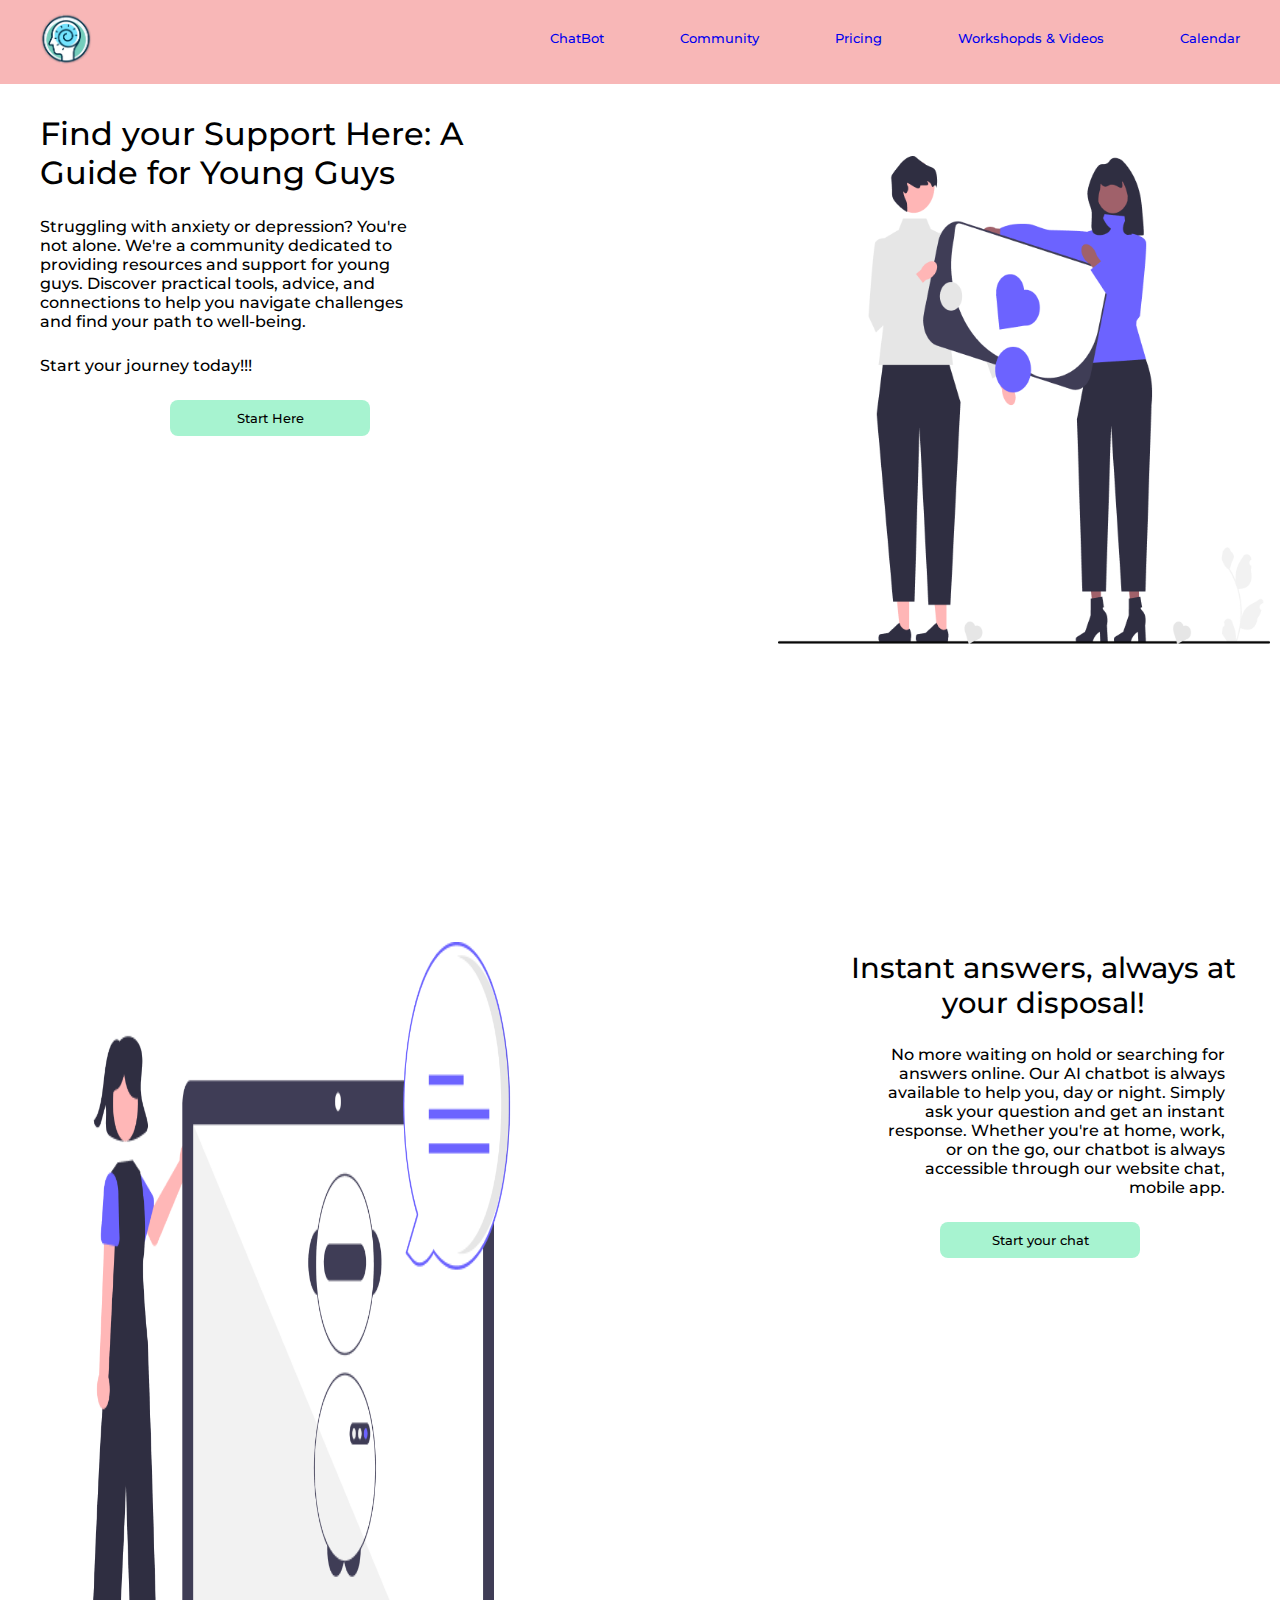
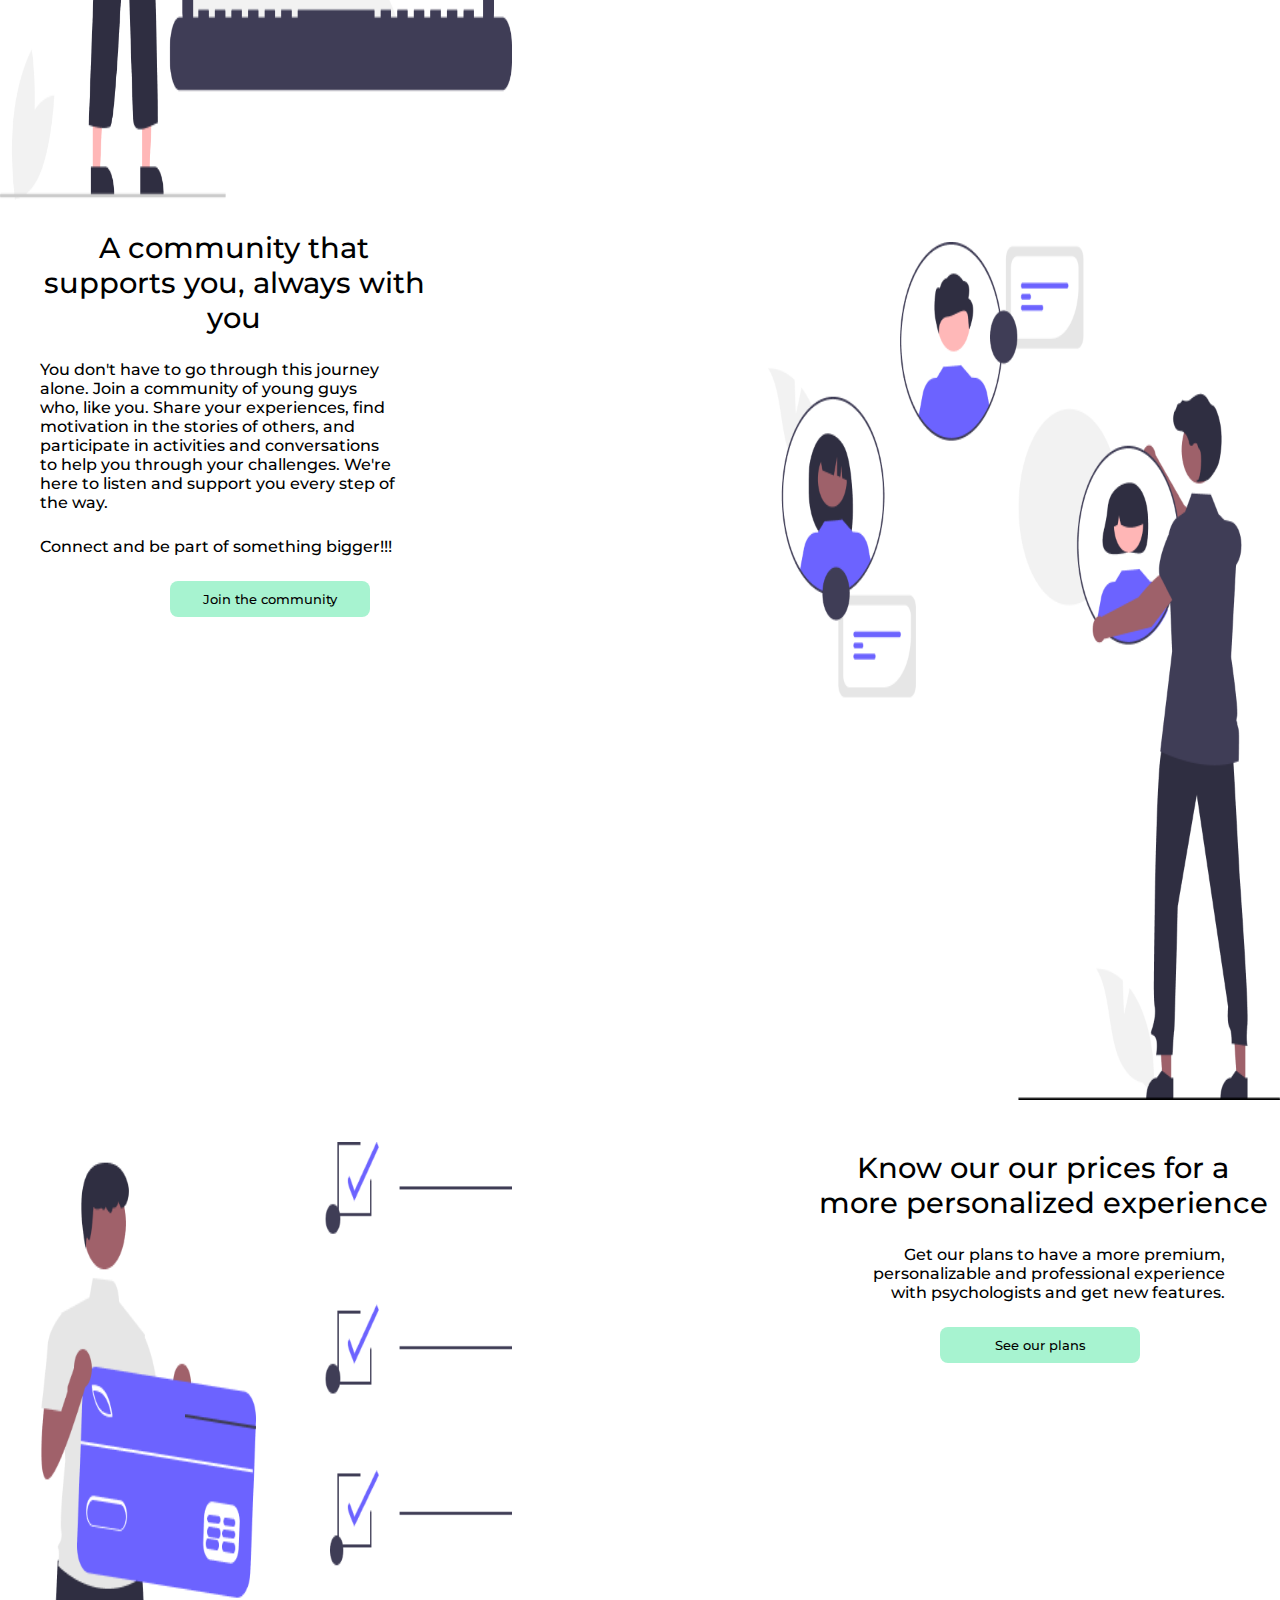
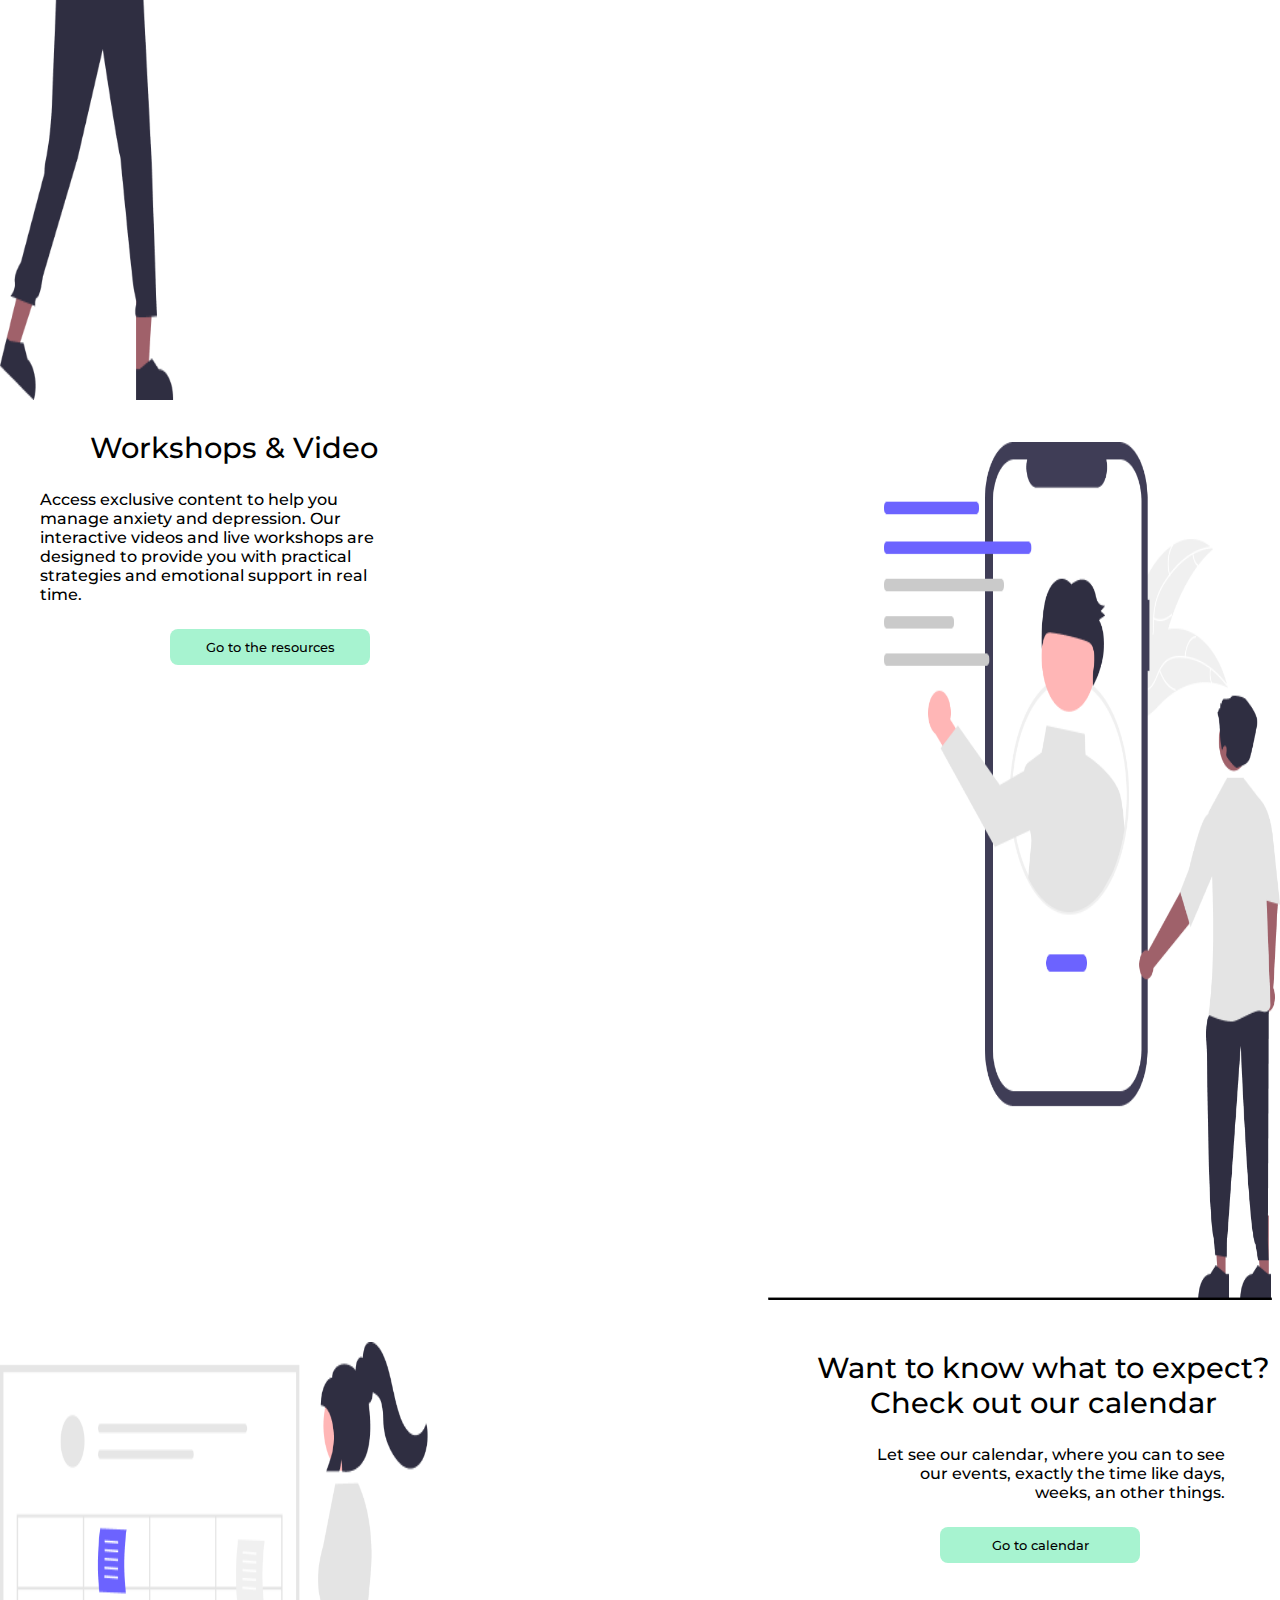
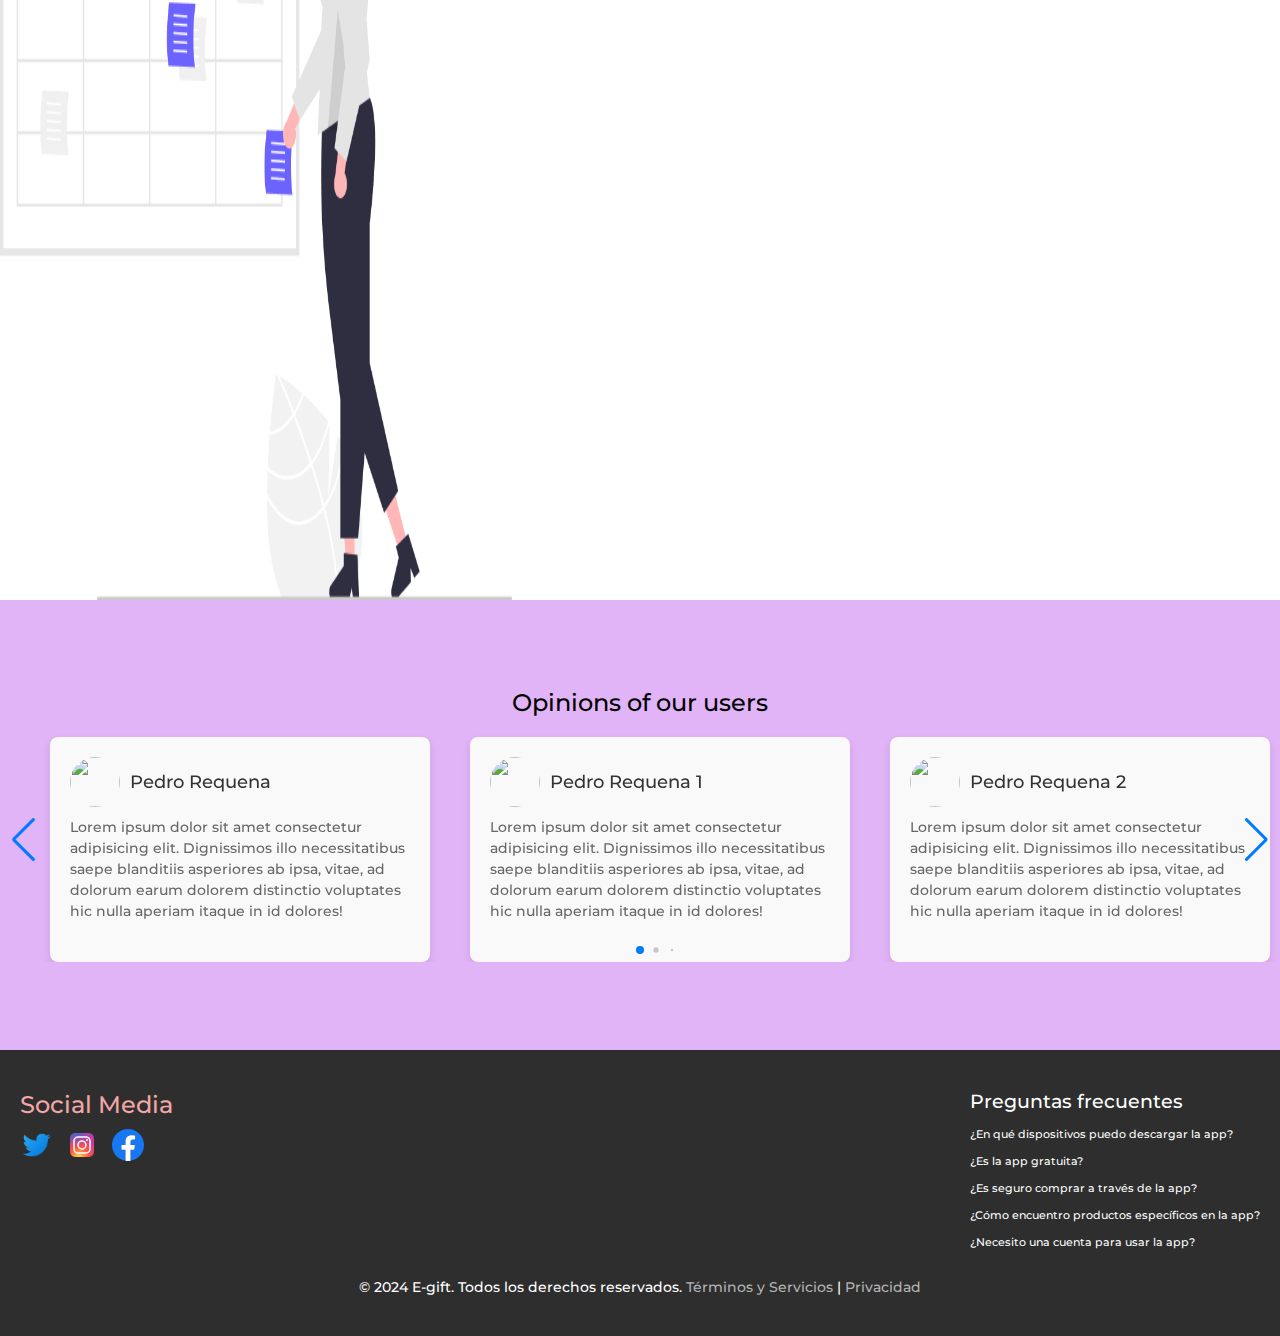
==== index.html @ 39c82361 "Login y register" ====
<!DOCTYPE html>
<html lang="en">
  <head>
    <meta charset="UTF-8" />
    <meta name="viewport" content="width=device-width, initial-scale=1.0" />
    <title>Mente Activa</title>
    <link rel="stylesheet" href="/public/assets/styles/style.css" />
    <link rel="stylesheet" href="/public/assets/styles/calendarSection.css" />
    <link rel="stylesheet" href="/public/assets/styles/chatBotSection.css" />
    <link rel="stylesheet" href="/public/assets/styles/communitySection.css" />
    <link rel="stylesheet" href="/public/assets/styles/header.css" />
    <link rel="stylesheet" href="/public/assets/styles/homeSection.css" />
    <link rel="stylesheet" href="/public/assets/styles/multimediaSection.css" />
    <link rel="stylesheet" href="/public/assets/styles/opinionsSection.css" />
    <link rel="stylesheet" href="/public/assets/styles/pricingSection.css" />
    <link rel="stylesheet" href="/public/assets/styles/slider.css" />
    <link rel="preconnect" href="https://fonts.googleapis.com" />
    <link rel="preconnect" href="https://fonts.gstatic.com" crossorigin />
    <link
      href="https://fonts.googleapis.com/css2?family=Montserrat:ital,wght@0,100..900;1,100..900&display=swap"
      rel="stylesheet"
    />
    <link
      rel="stylesheet"
      href="https://cdn.jsdelivr.net/npm/swiper@11/swiper-bundle.min.css"
    />
  </head>
  <body>
    <main class="main">
      <!-- HOME SECTION -->
      <div id="home-section">
        <!-- HEADER SECION -->
        <header class="home-header">
          <nav class="home-navegation">
            <div class="home-logo-container">
              <a href="pages/auth/login.html">
              <img src="/public/images/logoT.png" alt="Mente Actica Logo" />
              </a>
            </div>

            <div class="home-navigation-container">
              <a href="#chatbot-section">ChatBot</a>
              <a href="#community-section">Community</a>
              <a href="#pricing-section">Pricing</a>
              <a href="#multimedia-section">Workshopds & Videos</a>
              <a href="#calendar-section">Calendar</a>
            </div>
          </nav>
        </header>

        <section id="home-introduction-container">
          <div class="home-introduction-info-container">
            <h1>Find your Support Here: A Guide for Young Guys</h1>

            <p>
              Struggling with anxiety or depression? You're not alone. We're a
              community dedicated to providing resources and support for young
              guys. Discover practical tools, advice, and connections to help
              you navigate challenges and find your path to well-being.
            </p>

            <p>Start your journey today!!!</p>

            <button>Start Here</button>
          </div>
          <img src="./public/images/WelcomeSection.png" alt="welcome image" />
        </section>
      </div>

      <!-- CHABOT SECTION -->
      <section id="chatbot-section">
        <div class="chatbot-introduction-container">
          <h2>Instant answers, always at your disposal!</h2>
          <p>
            No more waiting on hold or searching for answers online. Our AI
            chatbot is always available to help you, day or night. Simply ask
            your question and get an instant response. Whether you're at home,
            work, or on the go, our chatbot is always accessible through our
            website chat, mobile app.
          </p>

          <button>Start your chat</button>
        </div>
        <img src="./public/images/ChabotSection.png" alt="chatbot image" />
      </section>

      <!-- COMMUNITY SECTION -->
      <section id="community-section">
        <div class="community-introduction-container">
          <h2>A community that supports you, always with you</h2>
          <p>
            You don't have to go through this journey alone. Join a community of
            young guys who, like you. Share your experiences, find motivation in
            the stories of others, and participate in activities and
            conversations to help you through your challenges. We're here to
            listen and support you every step of the way.
          </p>

          <p>Connect and be part of something bigger!!!</p>

          <button>Join the community</button>
        </div>
        <img
          src="./public/images/CommunitySection.png"
          alt="community section image"
        />
      </section>

      <!-- Pricing Section -->
      <section id="pricing-section">
        <div class="pricing-introduction-container">
          <h2>Know our our prices for a more personalized experience</h2>
          <p>
            Get our plans to have a more premium, personalizable and
            professional experience with psychologists and get new features.
          </p>
          <button>See our plans</button>
        </div>
        <img
          src="./public/images/PricingSection.png"
          alt="pricing images section"
        />
      </section>

      <!-- Multimedia Section -->
      <section id="multimedia-section">
        <div class="multimedia-introduction-container">
          <h2>Workshops & Video</h2>
          <p>
            Access exclusive content to help you manage anxiety and depression.
            Our interactive videos and live workshops are designed to provide
            you with practical strategies and emotional support in real time.
          </p>
          <button>Go to the resources</button>
        </div>
        <img
          src="./public/images/MultimediaSection.png"
          alt="multimedia section image"
        />
      </section>

      <!-- Calendar Section -->
      <section id="calendar-section">
        <div class="calendar-introduction-container">
          <h2>Want to know what to expect? Check out our calendar</h2>
          <p>
            Let see our calendar, where you can to see our events, exactly the
            time like days, weeks, an other things.
          </p>
          <button>Go to calendar</button>
        </div>
        <img
          src="./public/images/CalendarSection.png"
          alt="calendar section imagess"
        />
      </section>

      <!-- Opinions Section -->
      <section id="opinions-section">
        <h2>Opinions of our users</h2>

        <div class="container swiper">
          <div class="container-g swiper-wrapper">
            <!-- Slides -->
            <div class="opinion-container swiper-slide">
              <div class="header-opinion-container">
                <img src="" alt="" />
                <h3>Pedro Requena</h3>
              </div>
              <div class="text-opinion">
                <p>
                  Lorem ipsum dolor sit amet consectetur adipisicing elit.
                  Dignissimos illo necessitatibus saepe blanditiis asperiores ab
                  ipsa, vitae, ad dolorum earum dolorem distinctio voluptates
                  hic nulla aperiam itaque in id dolores!
                </p>
              </div>
            </div>

            <div class="opinion-container swiper-slide">
              <div class="header-opinion-container">
                <img src="" alt="" />
                <h3>Pedro Requena 1</h3>
              </div>
              <div class="text-opinion">
                <p>
                  Lorem ipsum dolor sit amet consectetur adipisicing elit.
                  Dignissimos illo necessitatibus saepe blanditiis asperiores ab
                  ipsa, vitae, ad dolorum earum dolorem distinctio voluptates
                  hic nulla aperiam itaque in id dolores!
                </p>
              </div>
            </div>
            <div class="opinion-container swiper-slide">
              <div class="header-opinion-container">
                <img src="" alt="" />
                <h3>Pedro Requena 2</h3>
              </div>
              <div class="text-opinion">
                <p>
                  Lorem ipsum dolor sit amet consectetur adipisicing elit.
                  Dignissimos illo necessitatibus saepe blanditiis asperiores ab
                  ipsa, vitae, ad dolorum earum dolorem distinctio voluptates
                  hic nulla aperiam itaque in id dolores!
                </p>
              </div>
            </div>
            <div class="opinion-container swiper-slide">
              <div class="header-opinion-container">
                <img src="" alt="" />
                <h3>Pedro Requena 3</h3>
              </div>
              <div class="text-opinion">
                <p>
                  Lorem ipsum dolor sit amet consectetur adipisicing elit.
                  Dignissimos illo necessitatibus saepe blanditiis asperiores ab
                  ipsa, vitae, ad dolorum earum dolorem distinctio voluptates
                  hic nulla aperiam itaque in id dolores!
                </p>
              </div>
            </div>
            <div class="opinion-container swiper-slide">
              <div class="header-opinion-container">
                <img src="" alt="" />
                <h3>Pedro Requena 4</h3>
              </div>
              <div class="text-opinion">
                <p>
                  Lorem ipsum dolor sit amet consectetur adipisicing elit.
                  Dignissimos illo necessitatibus saepe blanditiis asperiores ab
                  ipsa, vitae, ad dolorum earum dolorem distinctio voluptates
                  hic nulla aperiam itaque in id dolores!
                </p>
              </div>
            </div>
            <div class="opinion-container swiper-slide">
              <div class="header-opinion-container">
                <img src="" alt="" />
                <h3>Pedro Requena 5</h3>
              </div>
              <div class="text-opinion">
                <p>
                  Lorem ipsum dolor sit amet consectetur adipisicing elit.
                  Dignissimos illo necessitatibus saepe blanditiis asperiores ab
                  ipsa, vitae, ad dolorum earum dolorem distinctio voluptates
                  hic nulla aperiam itaque in id dolores!
                </p>
              </div>
            </div>
            <div class="opinion-container swiper-slide">
              <div class="header-opinion-container">
                <img src="" alt="" />
                <h3>Pedro Requena 6</h3>
              </div>
              <div class="text-opinion">
                <p>
                  Lorem ipsum dolor sit amet consectetur adipisicing elit.
                  Dignissimos illo necessitatibus saepe blanditiis asperiores ab
                  ipsa, vitae, ad dolorum earum dolorem distinctio voluptates
                  hic nulla aperiam itaque in id dolores!
                </p>
              </div>
            </div>

            <div class="opinion-container swiper-slide">
              <div class="header-opinion-container">
                <img src="" alt="" />
                <h3>Pedro Requena 7</h3>
              </div>
              <div class="text-opinion">
                <p>
                  Lorem ipsum dolor sit amet consectetur adipisicing elit.
                  Dignissimos illo necessitatibus saepe blanditiis asperiores ab
                  ipsa, vitae, ad dolorum earum dolorem distinctio voluptates
                  hic nulla aperiam itaque in id dolores!
                </p>
              </div>
            </div>
          </div>

          <div class="swiper-pagination"></div>
          <div class="swiper-button-prev"></div>
          <div class="swiper-button-next"></div>
        </div>
      </section>

      <!-- Footer Section -->
      <footer>
        <div class="footer-container">
          <div class="brand-container">
            <h2>Social Media</h2>
            <div class="social-icons">
              <a href="#" aria-label="Twitter"
                ><img src="./public/icons/twitter.png" alt="Twitter"
              /></a>
              <a href="#" aria-label="Instagram"
                ><img src="./public/icons/ig.png" alt="Instagram"
              /></a>
              <a href="#" aria-label="Facebook"
                ><img src="./public/icons/facebook.svg" alt="Facebook"
              /></a>
            </div>
          </div>
          <div class="faq-container">
            <h3>Preguntas frecuentes</h3>
            <ul>
              <li>
                <a href="#">¿En qué dispositivos puedo descargar la app?</a>
              </li>
              <li><a href="#">¿Es la app gratuita?</a></li>
              <li><a href="#">¿Es seguro comprar a través de la app?</a></li>
              <li>
                <a href="#">¿Cómo encuentro productos específicos en la app?</a>
              </li>
              <li><a href="#">¿Necesito una cuenta para usar la app?</a></li>
            </ul>
          </div>
        </div>
        <div class="footer-bottom">
          <p>
            © 2024 E-gift. Todos los derechos reservados.
            <a href="#">Términos y Servicios</a> | <a href="#">Privacidad</a>
          </p>
        </div>
      </footer>
    </main>

    <script src="https://cdn.jsdelivr.net/npm/swiper@11/swiper-bundle.min.js"></script>

    <script src="./main.js"></script>
  </body>
</html>
---- public/assets/styles/style.css ----
* {
  margin: 0;
  padding: 0;
  box-sizing: border-box;

  font-family: "Montserrat", sans-serif;
  font-optical-sizing: auto;
  font-weight: 500;
  font-style: normal;
}
---- public/assets/styles/calendarSection.css ----
#calendar-section {
  width: 100%;
  height: 100vh;
  display: flex;
  flex-direction: row-reverse;
}

.calendar-introduction-container {
  padding: 50px 10px 10px 40px;
}

#calendar-section img {
  width: 40%;
  padding-top: 42px;
  margin-right: 70px;
  display: flex;
  justify-content: end;
}

.calendar-introduction-container {
  width: 55%;
  gap: 25px;
  display: flex;
  flex-direction: column;
  align-items: end;
}

.calendar-introduction-container h2 {
  width: 70%;
  font-size: 1.8rem;
  text-align: center;
}

.calendar-introduction-container p {
  width: 55%;
  font-size: 1rem;
  text-align: end;
  margin-right: 45px;
}

.calendar-introduction-container button {
  width: 200px;
  height: 36px;
  margin-right: 130px;
  border-radius: 8px;
  border: none;
  background-color: #a7f3d0;
}
---- public/assets/styles/chatBotSection.css ----
#chatbot-section {
  width: 100%;
  height: 100vh;
  display: flex;
  flex-direction: row-reverse;
}

.chatbot-introduction-container {
  padding: 50px 10px 10px 40px;
}

#chatbot-section img {
  width: 40%;
  padding-top: 42px;
  margin-right: 70px;
  display: flex;
  justify-content: end;
}

.chatbot-introduction-container {
  width: 55%;
  gap: 25px;
  display: flex;
  flex-direction: column;
  align-items: end;
}

.chatbot-introduction-container h2 {
  width: 70%;
  font-size: 1.8rem;
  text-align: center;
}

.chatbot-introduction-container p {
  width: 55%;
  font-size: 1rem;
  text-align: end;
  margin-right: 45px;
}

.chatbot-introduction-container button {
  width: 200px;
  height: 36px;
  margin-right: 130px;
  border-radius: 8px;
  border: none;
  background-color: #a7f3d0;
}
---- public/assets/styles/communitySection.css ----
#community-section {
  width: 100%;
  height: 100vh;
  display: flex;
}

#community-section img {
  width: 40%;
  padding-top: 42px;
  margin-left: 70px;
  display: flex;
  justify-content: end;
}

.community-introduction-container {
  width: 55%;
  gap: 25px;
  display: flex;
  flex-direction: column;
  padding: 30px 10px 10px 40px;
}

.community-introduction-container h2 {
  width: 60%;
  font-size: 1.8rem;
  text-align: center;
}

.community-introduction-container p {
  width: 55%;
  font-size: 1rem;
}

.community-introduction-container button {
  width: 200px;
  height: 36px;
  margin-left: 130px;
  border-radius: 8px;
  border: none;
  background-color: #a7f3d0;
}
---- public/assets/styles/header.css ----
#home-section {
  width: 100%;
  height: 100vh;
}

.home-header {
  width: 100%;
  background-color: #f8b7b7;
  display: flex;
  justify-content: space-around;
  align-items: center;
}

.home-navegation {
  width: 100%;
  display: flex;
  flex-direction: row;
  justify-content: space-between;
}

.home-logo-container {
  width: 20%;
}

.home-logo-container img {
  width: 150px;
  height: 80px;
  padding-top: 10px;
  padding-right: 20px;
}

.home-navigation-container {
  width: 60%;
  padding-right: 2px;
  display: flex;
  justify-content: space-around;
  align-items: center;
}

.home-navigation-container a {
  padding-bottom: 8px;
  text-decoration: none;
  font-size: 0.8rem;
  transition: all 0.4s ease;
}

.home-navigation-container a:hover {
  font-size: 1.1rem;
  color: #0056b3;
  transform: translateY(-2px);
}
---- public/assets/styles/homeSection.css ----
#home-introduction-container {
  padding: 30px 10px 10px 40px;
  display: flex;
}

#home-introduction-container img {
  width: 40%;
  padding-top: 42px;
  margin-left: 70px;
  display: flex;
  justify-content: end;
}

.home-introduction-info-container {
  width: 55%;
  gap: 25px;
  display: flex;
  flex-direction: column;
}

.home-introduction-info-container h1 {
  width: 70%;
  font-size: 2rem;
}

.home-introduction-info-container p {
  width: 55%;
  font-size: 1rem;
}

.home-introduction-info-container button {
  width: 200px;
  height: 36px;
  margin-left: 130px;
  border-radius: 8px;
  border: none;
  background-color: #a7f3d0;
}
---- public/assets/styles/multimediaSection.css ----
#multimedia-section {
  width: 100%;
  height: 100vh;
  display: flex;
}

#multimedia-section img {
  width: 40%;
  padding-top: 42px;
  margin-left: 70px;
  display: flex;
  justify-content: end;
}

.multimedia-introduction-container {
  width: 55%;
  gap: 25px;
  display: flex;
  flex-direction: column;
  padding: 30px 10px 10px 40px;
}

.multimedia-introduction-container h2 {
  width: 60%;
  font-size: 1.8rem;
  text-align: center;
}

.multimedia-introduction-container p {
  width: 55%;
  font-size: 1rem;
}

.multimedia-introduction-container button {
  width: 200px;
  height: 36px;
  margin-left: 130px;
  border-radius: 8px;
  border: none;
  background-color: #a7f3d0;
}
---- public/assets/styles/opinionsSection.css ----
#opinions-section {
  width: 100%;
  height: 50vh;
  background-color: #e1b3f7;
  display: flex;
  flex-direction: column;
  justify-content: center;
  align-items: center;
}

/* .opinion-header {
  display: flex;
  align-items: center;
  margin-bottom: 10px;
}

.opinion-header h3 {
  font-size: 1.1em;
  font-weight: bold;
  color: #333;
  margin: 0;
}

.opinion-header p {
  font-size: 0.95em;
  line-height: 1.5;
  color: #555;
  margin-top: 5px;
} */

footer {
  background-color: #2e2e2e;
  color: #fff;
  padding: 40px 20px;
}

.footer-container {
  display: flex;
  justify-content: space-between;
  align-items: flex-start;
  flex-wrap: wrap;
}

.brand-container h2 {
  color: #f2a7a7;
  margin-bottom: 10px;
}

.social-icons a {
  display: inline-block;
  margin-right: 10px;
}

.social-icons img {
  width: 32px;
  height: 32px;
}

.faq-container {
  max-width: 400px;
}

.faq-container h3 {
  margin-bottom: 10px;
}

.faq-container ul {
  list-style: none;
  padding: 0;
}

.faq-container li {
  margin-bottom: 8px;
}

.faq-container a {
  text-decoration: none;
  color: #fff;
  font-size: 0.7rem;
}

.faq-container a:hover {
  text-decoration: underline;
}

.footer-bottom {
  text-align: center;
  margin-top: 20px;
  font-size: 14px;
}

.footer-bottom a {
  color: #b3b3b3;
  text-decoration: none;
}

.footer-bottom a:hover {
  text-decoration: underline;
}
---- public/assets/styles/pricingSection.css ----
#pricing-section {
  width: 100%;
  height: 100vh;
  display: flex;
  flex-direction: row-reverse;
}

.pricing-introduction-container {
  padding: 50px 10px 10px 40px;
}

#pricing-section img {
  width: 40%;
  padding-top: 42px;
  margin-right: 70px;
  display: flex;
  justify-content: end;
}

.pricing-introduction-container {
  width: 55%;
  gap: 25px;
  display: flex;
  flex-direction: column;
  align-items: end;
}

.pricing-introduction-container h2 {
  width: 70%;
  font-size: 1.8rem;
  text-align: center;
}

.pricing-introduction-container p {
  width: 55%;
  font-size: 1rem;
  text-align: end;
  margin-right: 45px;
}

.pricing-introduction-container button {
  width: 200px;
  height: 36px;
  margin-right: 130px;
  border-radius: 8px;
  border: none;
  background-color: #a7f3d0;
}
---- public/assets/styles/slider.css ----
.container.swiper {
  position: relative;
  width: 100%;
  max-width: 1400px;
  margin: 0 auto;
  padding: 0 40px;
  overflow: hidden;
  padding-top: 20px;
}

.container-g.swiper-wrapper {
  display: flex;
  align-items: center;
}

.opinion-container {
  background-color: #f9f9f9;
  border-radius: 8px;
  box-shadow: 0 4px 8px rgba(0, 0, 0, 0.1);
  padding: 20px;
  margin: 10px;
  width: 280px;
}

.header-opinion-container {
  display: flex;
  align-items: center;
}

.header-opinion-container img {
  width: 50px;
  height: 50px;
  border-radius: 50%;
  margin-right: 10px;
}

.header-opinion-container h3 {
  font-size: 18px;
  margin: 0;
  color: #333;
}

.text-opinion p {
  padding-top: 10px;
  font-size: 14px;
  line-height: 1.5;
  color: #666;
}

.swiper-button-prev {
  left: 10px;
}

.swiper-button-next {
  right: 10px;
}
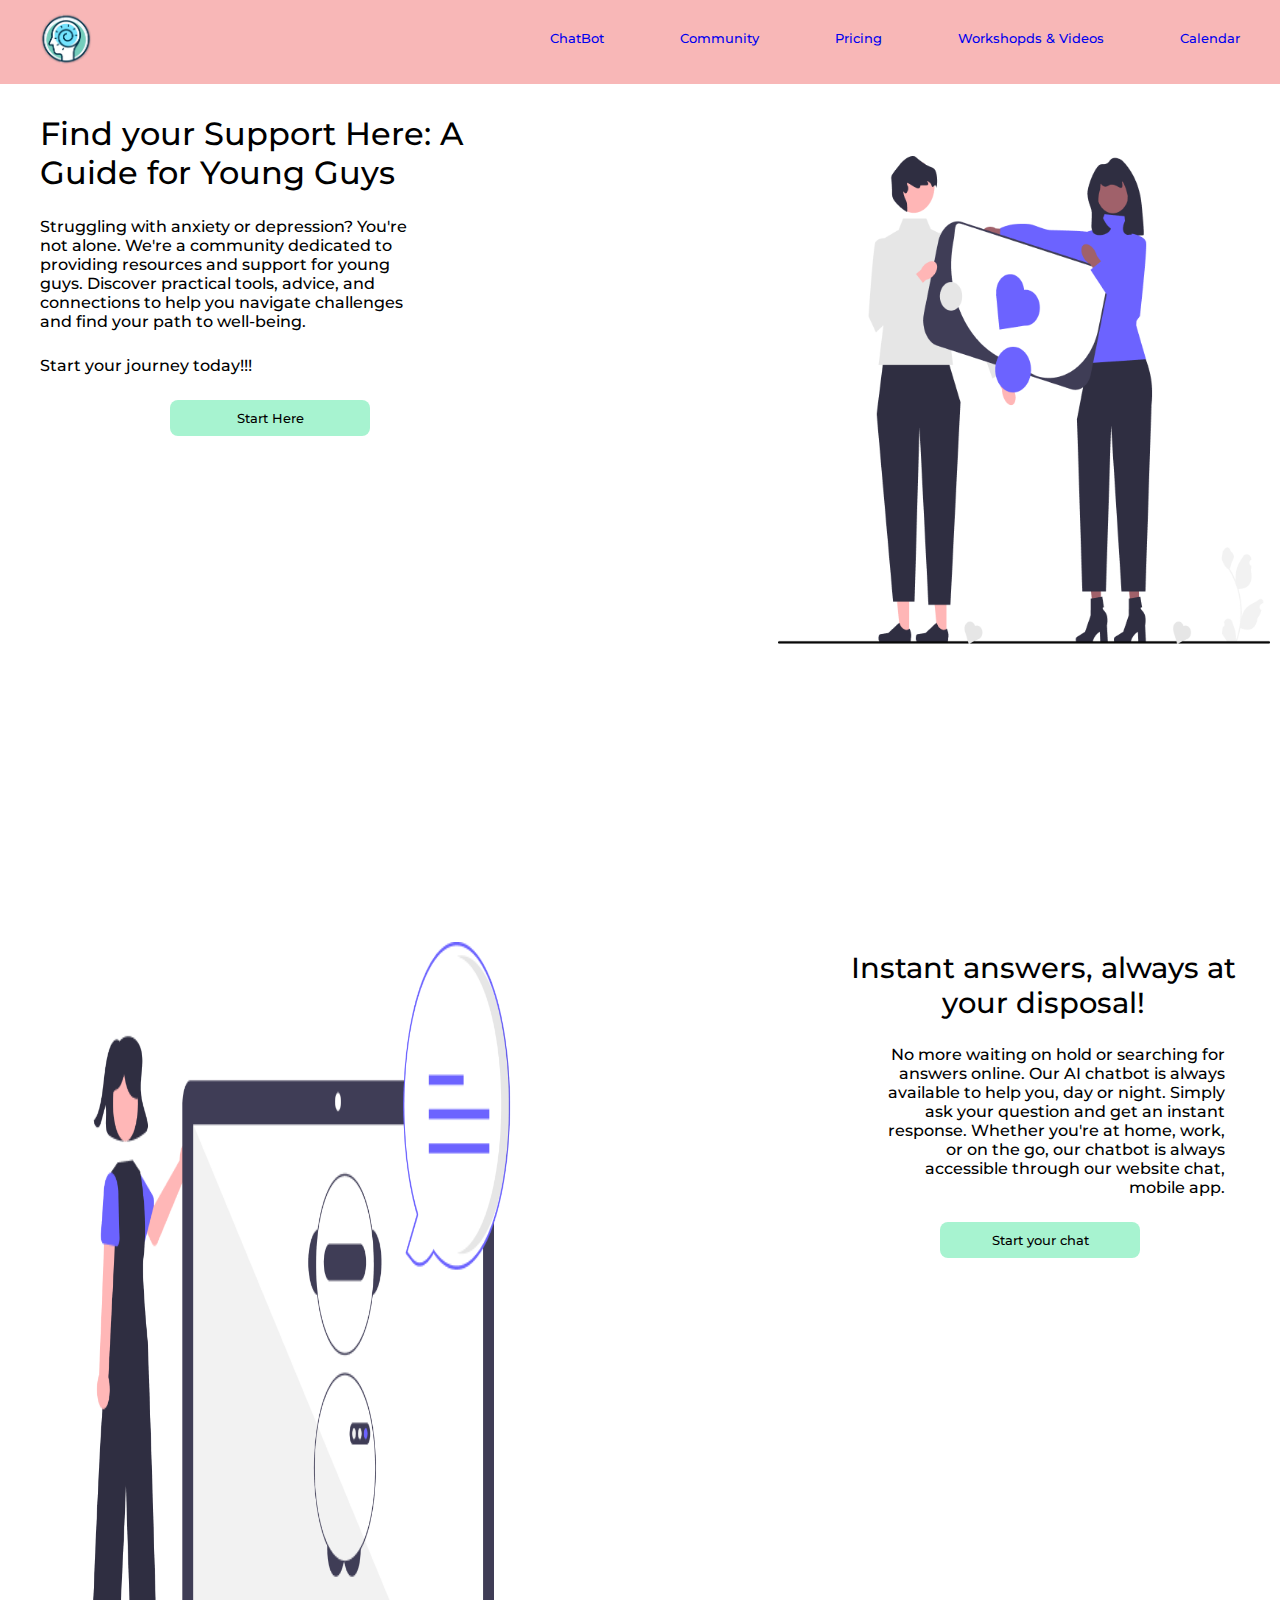
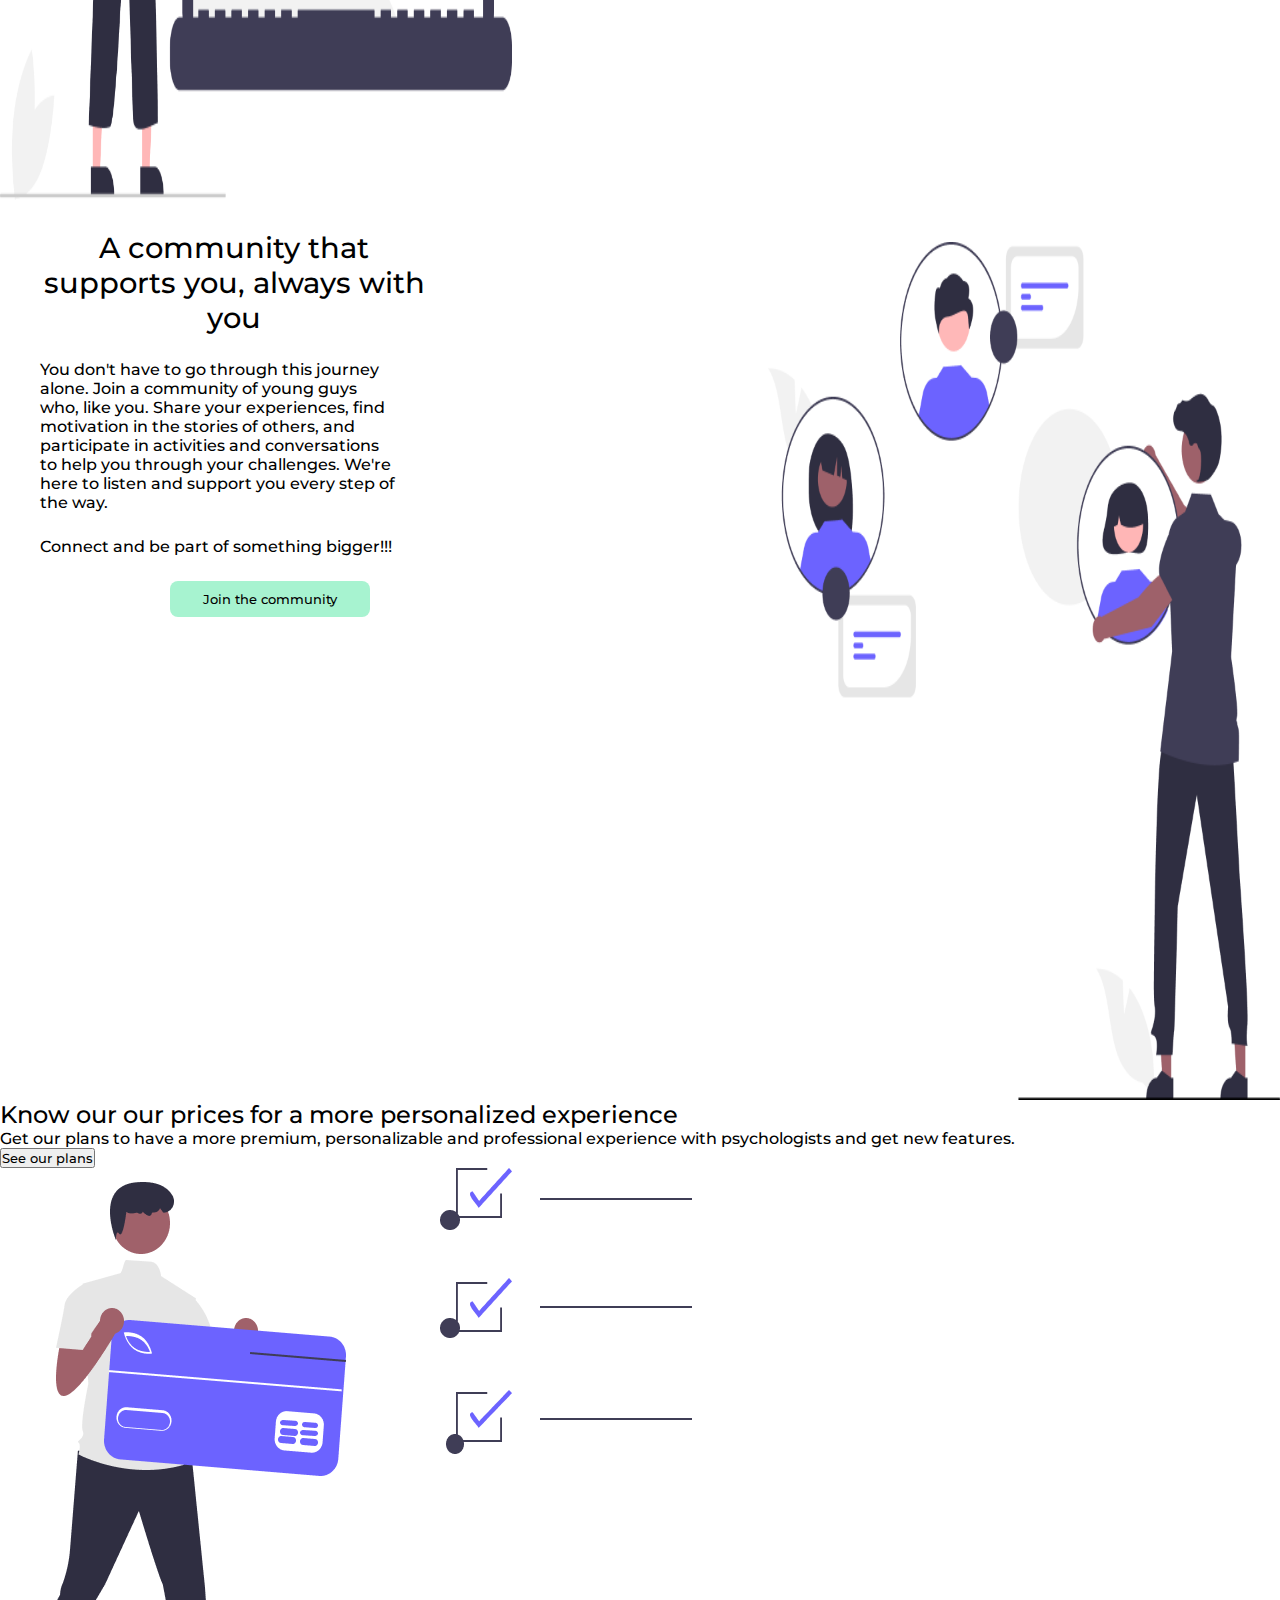
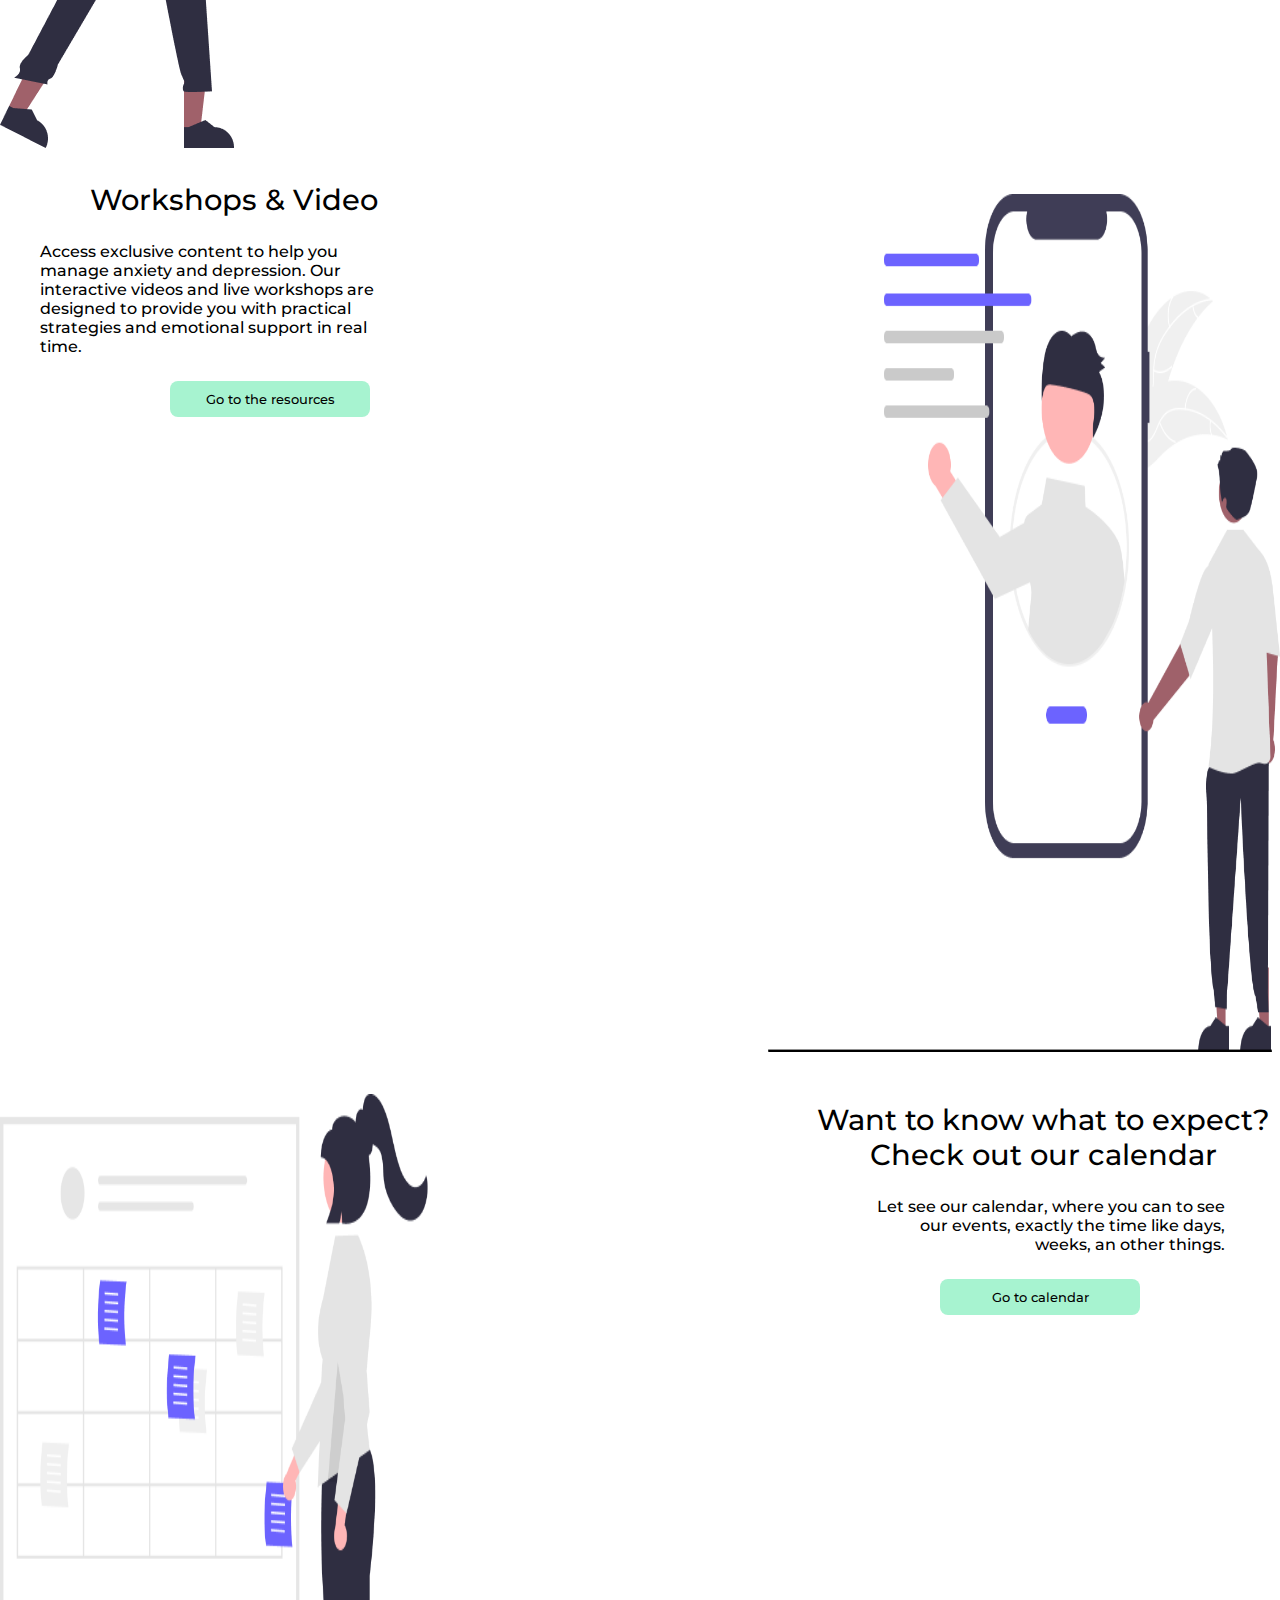
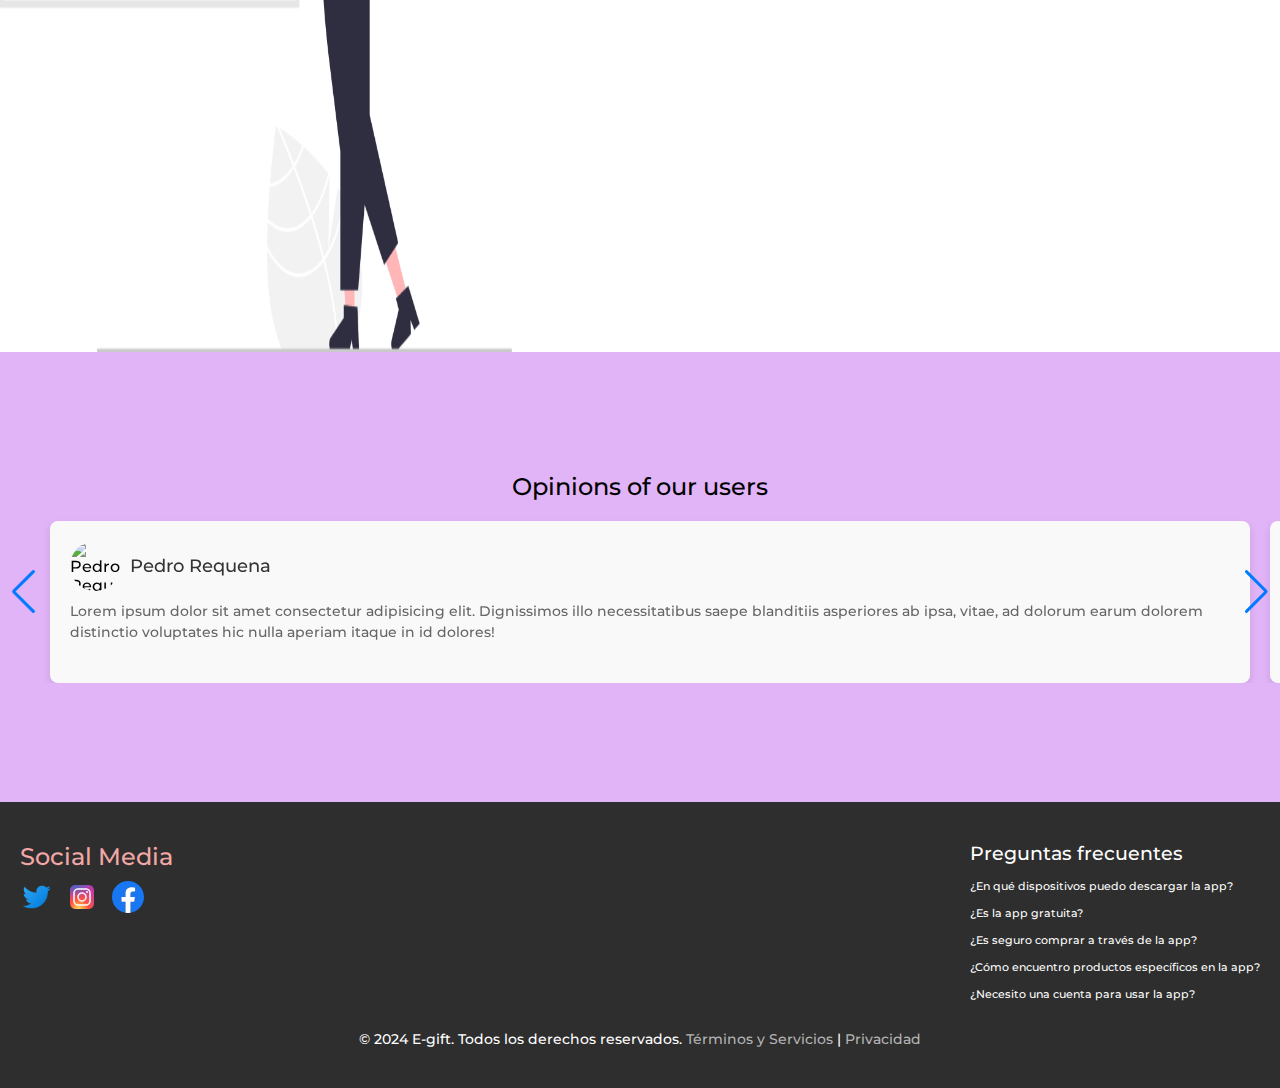
==== commit f8299422: "new index" ====
--- a/index.html
+++ b/index.html
@@ -33,13 +33,11 @@
         <header class="home-header">
           <nav class="home-navegation">
             <div class="home-logo-container">
-              <a href="pages/auth/login.html">
               <img src="/public/images/logoT.png" alt="Mente Actica Logo" />
-              </a>
             </div>
 
             <div class="home-navigation-container">
-              <a href="#chatbot-section">ChatBot</a>
+              <a href="./pages/chatbot.html">ChatBot</a>
               <a href="#community-section">Community</a>
               <a href="#pricing-section">Pricing</a>
               <a href="#multimedia-section">Workshopds & Videos</a>
@@ -164,7 +162,7 @@
             <!-- Slides -->
             <div class="opinion-container swiper-slide">
               <div class="header-opinion-container">
-                <img src="" alt="" />
+                <img src="/public/images/ussers/c1.png" alt="Pedro Requena" />
                 <h3>Pedro Requena</h3>
               </div>
               <div class="text-opinion">
@@ -179,93 +177,99 @@
 
             <div class="opinion-container swiper-slide">
               <div class="header-opinion-container">
-                <img src="" alt="" />
-                <h3>Pedro Requena 1</h3>
-              </div>
-              <div class="text-opinion">
-                <p>
-                  Lorem ipsum dolor sit amet consectetur adipisicing elit.
-                  Dignissimos illo necessitatibus saepe blanditiis asperiores ab
-                  ipsa, vitae, ad dolorum earum dolorem distinctio voluptates
-                  hic nulla aperiam itaque in id dolores!
-                </p>
-              </div>
-            </div>
-            <div class="opinion-container swiper-slide">
-              <div class="header-opinion-container">
-                <img src="" alt="" />
-                <h3>Pedro Requena 2</h3>
-              </div>
-              <div class="text-opinion">
-                <p>
-                  Lorem ipsum dolor sit amet consectetur adipisicing elit.
-                  Dignissimos illo necessitatibus saepe blanditiis asperiores ab
-                  ipsa, vitae, ad dolorum earum dolorem distinctio voluptates
-                  hic nulla aperiam itaque in id dolores!
-                </p>
-              </div>
-            </div>
-            <div class="opinion-container swiper-slide">
-              <div class="header-opinion-container">
-                <img src="" alt="" />
-                <h3>Pedro Requena 3</h3>
-              </div>
-              <div class="text-opinion">
-                <p>
-                  Lorem ipsum dolor sit amet consectetur adipisicing elit.
-                  Dignissimos illo necessitatibus saepe blanditiis asperiores ab
-                  ipsa, vitae, ad dolorum earum dolorem distinctio voluptates
-                  hic nulla aperiam itaque in id dolores!
-                </p>
-              </div>
-            </div>
-            <div class="opinion-container swiper-slide">
-              <div class="header-opinion-container">
-                <img src="" alt="" />
-                <h3>Pedro Requena 4</h3>
-              </div>
-              <div class="text-opinion">
-                <p>
-                  Lorem ipsum dolor sit amet consectetur adipisicing elit.
-                  Dignissimos illo necessitatibus saepe blanditiis asperiores ab
-                  ipsa, vitae, ad dolorum earum dolorem distinctio voluptates
-                  hic nulla aperiam itaque in id dolores!
-                </p>
-              </div>
-            </div>
-            <div class="opinion-container swiper-slide">
-              <div class="header-opinion-container">
-                <img src="" alt="" />
-                <h3>Pedro Requena 5</h3>
-              </div>
-              <div class="text-opinion">
-                <p>
-                  Lorem ipsum dolor sit amet consectetur adipisicing elit.
-                  Dignissimos illo necessitatibus saepe blanditiis asperiores ab
-                  ipsa, vitae, ad dolorum earum dolorem distinctio voluptates
-                  hic nulla aperiam itaque in id dolores!
-                </p>
-              </div>
-            </div>
-            <div class="opinion-container swiper-slide">
-              <div class="header-opinion-container">
-                <img src="" alt="" />
-                <h3>Pedro Requena 6</h3>
-              </div>
-              <div class="text-opinion">
-                <p>
-                  Lorem ipsum dolor sit amet consectetur adipisicing elit.
-                  Dignissimos illo necessitatibus saepe blanditiis asperiores ab
-                  ipsa, vitae, ad dolorum earum dolorem distinctio voluptates
-                  hic nulla aperiam itaque in id dolores!
-                </p>
-              </div>
-            </div>
-
-            <div class="opinion-container swiper-slide">
-              <div class="header-opinion-container">
-                <img src="" alt="" />
-                <h3>Pedro Requena 7</h3>
+                <img src="/public/images/ussers/c2.png" alt="Antony Morales" />
+                <h3>Antony Morales</h3>
+              </div>
+              <div class="text-opinion">
+                <p>
+                  Lorem ipsum dolor sit amet consectetur adipisicing elit.
+                  Dignissimos illo necessitatibus saepe blanditiis asperiores ab
+                  ipsa, vitae, ad dolorum earum dolorem distinctio voluptates
+                  hic nulla aperiam itaque in id dolores!
+                </p>
+              </div>
+            </div>
+            <div class="opinion-container swiper-slide">
+              <div class="header-opinion-container">
+                <img src="/public/images/ussers/c8.png" alt="Rocio Herrera" />
+                <h3>Rocio Herrera</h3>
+              </div>
+              <div class="text-opinion">
+                <p>
+                  Lorem ipsum dolor sit amet consectetur adipisicing elit.
+                  Dignissimos illo necessitatibus saepe blanditiis asperiores ab
+                  ipsa, vitae, ad dolorum earum dolorem distinctio voluptates
+                  hic nulla aperiam itaque in id dolores!
+                </p>
+              </div>
+            </div>
+            <div class="opinion-container swiper-slide">
+              <div class="header-opinion-container">
+                <img src="/public/images/ussers/c3.png" alt="Omar Valverde" />
+                <h3>Omar Valverde</h3>
+              </div>
+              <div class="text-opinion">
+                <p>
+                  Lorem ipsum dolor sit amet consectetur adipisicing elit.
+                  Dignissimos illo necessitatibus saepe blanditiis asperiores ab
+                  ipsa, vitae, ad dolorum earum dolorem distinctio voluptates
+                  hic nulla aperiam itaque in id dolores!
+                </p>
+              </div>
+            </div>
+            <div class="opinion-container swiper-slide">
+              <div class="header-opinion-container">
+                <img src="/public/images/ussers/c5.png" alt="Ulises Wong" />
+                <h3>Ulises Wong</h3>
+              </div>
+              <div class="text-opinion">
+                <p>
+                  Lorem ipsum dolor sit amet consectetur adipisicing elit.
+                  Dignissimos illo necessitatibus saepe blanditiis asperiores ab
+                  ipsa, vitae, ad dolorum earum dolorem distinctio voluptates
+                  hic nulla aperiam itaque in id dolores!
+                </p>
+              </div>
+            </div>
+            <div class="opinion-container swiper-slide">
+              <div class="header-opinion-container">
+                <img src="/public/images/ussers/c6.png" alt="Maria Perales" />
+                <h3>Maria Perales</h3>
+              </div>
+              <div class="text-opinion">
+                <p>
+                  Lorem ipsum dolor sit amet consectetur adipisicing elit.
+                  Dignissimos illo necessitatibus saepe blanditiis asperiores ab
+                  ipsa, vitae, ad dolorum earum dolorem distinctio voluptates
+                  hic nulla aperiam itaque in id dolores!
+                </p>
+              </div>
+            </div>
+            <div class="opinion-container swiper-slide">
+              <div class="header-opinion-container">
+                <img
+                  src="/public/images/ussers/c7.png"
+                  alt="Alisson Gutierrez"
+                />
+                <h3>Alisson Gutierrez</h3>
+              </div>
+              <div class="text-opinion">
+                <p>
+                  Lorem ipsum dolor sit amet consectetur adipisicing elit.
+                  Dignissimos illo necessitatibus saepe blanditiis asperiores ab
+                  ipsa, vitae, ad dolorum earum dolorem distinctio voluptates
+                  hic nulla aperiam itaque in id dolores!
+                </p>
+              </div>
+            </div>
+
+            <div class="opinion-container swiper-slide">
+              <div class="header-opinion-container">
+                <img
+                  src="/public/images/ussers/c9.png"
+                  alt="Hernesto Sanchez"
+                />
+                <h3>Hernesto Sanchez</h3>
               </div>
               <div class="text-opinion">
                 <p>
@@ -327,6 +331,6 @@
 
     <script src="https://cdn.jsdelivr.net/npm/swiper@11/swiper-bundle.min.js"></script>
 
-    <script src="./main.js"></script>
+    <script src="./slider.js"></script>
   </body>
 </html>
--- a/public/assets/styles/pricingSection.css
+++ b/public/assets/styles/pricingSection.css
@@ -1,48 +1,93 @@
-#pricing-section {
-  width: 100%;
-  height: 100vh;
-  display: flex;
-  flex-direction: row-reverse;
+.pricing-main-container {
+  padding: 20px;
+  background-color: #f9f9f9;
 }
 
-.pricing-introduction-container {
-  padding: 50px 10px 10px 40px;
+.pricing-section {
+  text-align: center;
+  padding: 40px;
+  margin: 0 auto;
 }
 
-#pricing-section img {
-  width: 40%;
-  padding-top: 42px;
-  margin-right: 70px;
-  display: flex;
-  justify-content: end;
+.pricing-title {
+  font-size: 2.5rem;
+  margin-bottom: 25px;
+  color: #333;
 }
 
-.pricing-introduction-container {
-  width: 55%;
+.pricing-cards {
+  display: flex;
+  justify-content: center;
   gap: 25px;
-  display: flex;
-  flex-direction: column;
-  align-items: end;
+  flex-wrap: wrap;
+  margin-top: 20px;
 }
 
-.pricing-introduction-container h2 {
-  width: 70%;
-  font-size: 1.8rem;
-  text-align: center;
+.pricing-card {
+  background: #ffffff;
+  border: 1px solid #e0e0e0;
+  border-radius: 10px;
+  padding: 20px;
+  width: 280px;
+  box-shadow: 0 4px 12px rgba(0, 0, 0, 0.1);
+  transition: transform 0.3s ease-in-out, box-shadow 0.3s ease-in-out;
 }
 
-.pricing-introduction-container p {
-  width: 55%;
-  font-size: 1rem;
-  text-align: end;
-  margin-right: 45px;
+.pricing-card:hover {
+  transform: translateY(-5px);
+  box-shadow: 0 6px 16px rgba(0, 0, 0, 0.15);
 }
 
-.pricing-introduction-container button {
-  width: 200px;
-  height: 36px;
-  margin-right: 130px;
-  border-radius: 8px;
+.plan-title {
+  font-size: 1.8rem;
+  margin-bottom: 12px;
+  color: #007BFF;
+}
+
+.plan-price {
+  font-size: 1.5rem;
+  color: #ff4500;
+  margin: 12px 0;
+}
+
+.plan-description {
+  margin-bottom: 18px;
+  color: #666;
+  font-size: 0.95rem;
+}
+
+.plan-features {
+  list-style: none;
+  padding: 0;
+  margin-bottom: 20px;
+  text-align: left;
+}
+
+.plan-features li {
+  margin: 8px 0;
+  padding-left: 15px;
+  position: relative;
+}
+
+.plan-features li::before {
+  content: '✓';
+  position: absolute;
+  left: 0;
+  color: #007BFF;
+  font-weight: bold;
+}
+
+.plan-button {
+  background: #007BFF;
+  color: #ffffff;
   border: none;
-  background-color: #a7f3d0;
+  padding: 12px 20px;
+  border-radius: 5px;
+  cursor: pointer;
+  transition: background-color 0.3s;
+  font-size: 1rem;
 }
+
+.plan-button:hover {
+  background: #0056b3;
+}
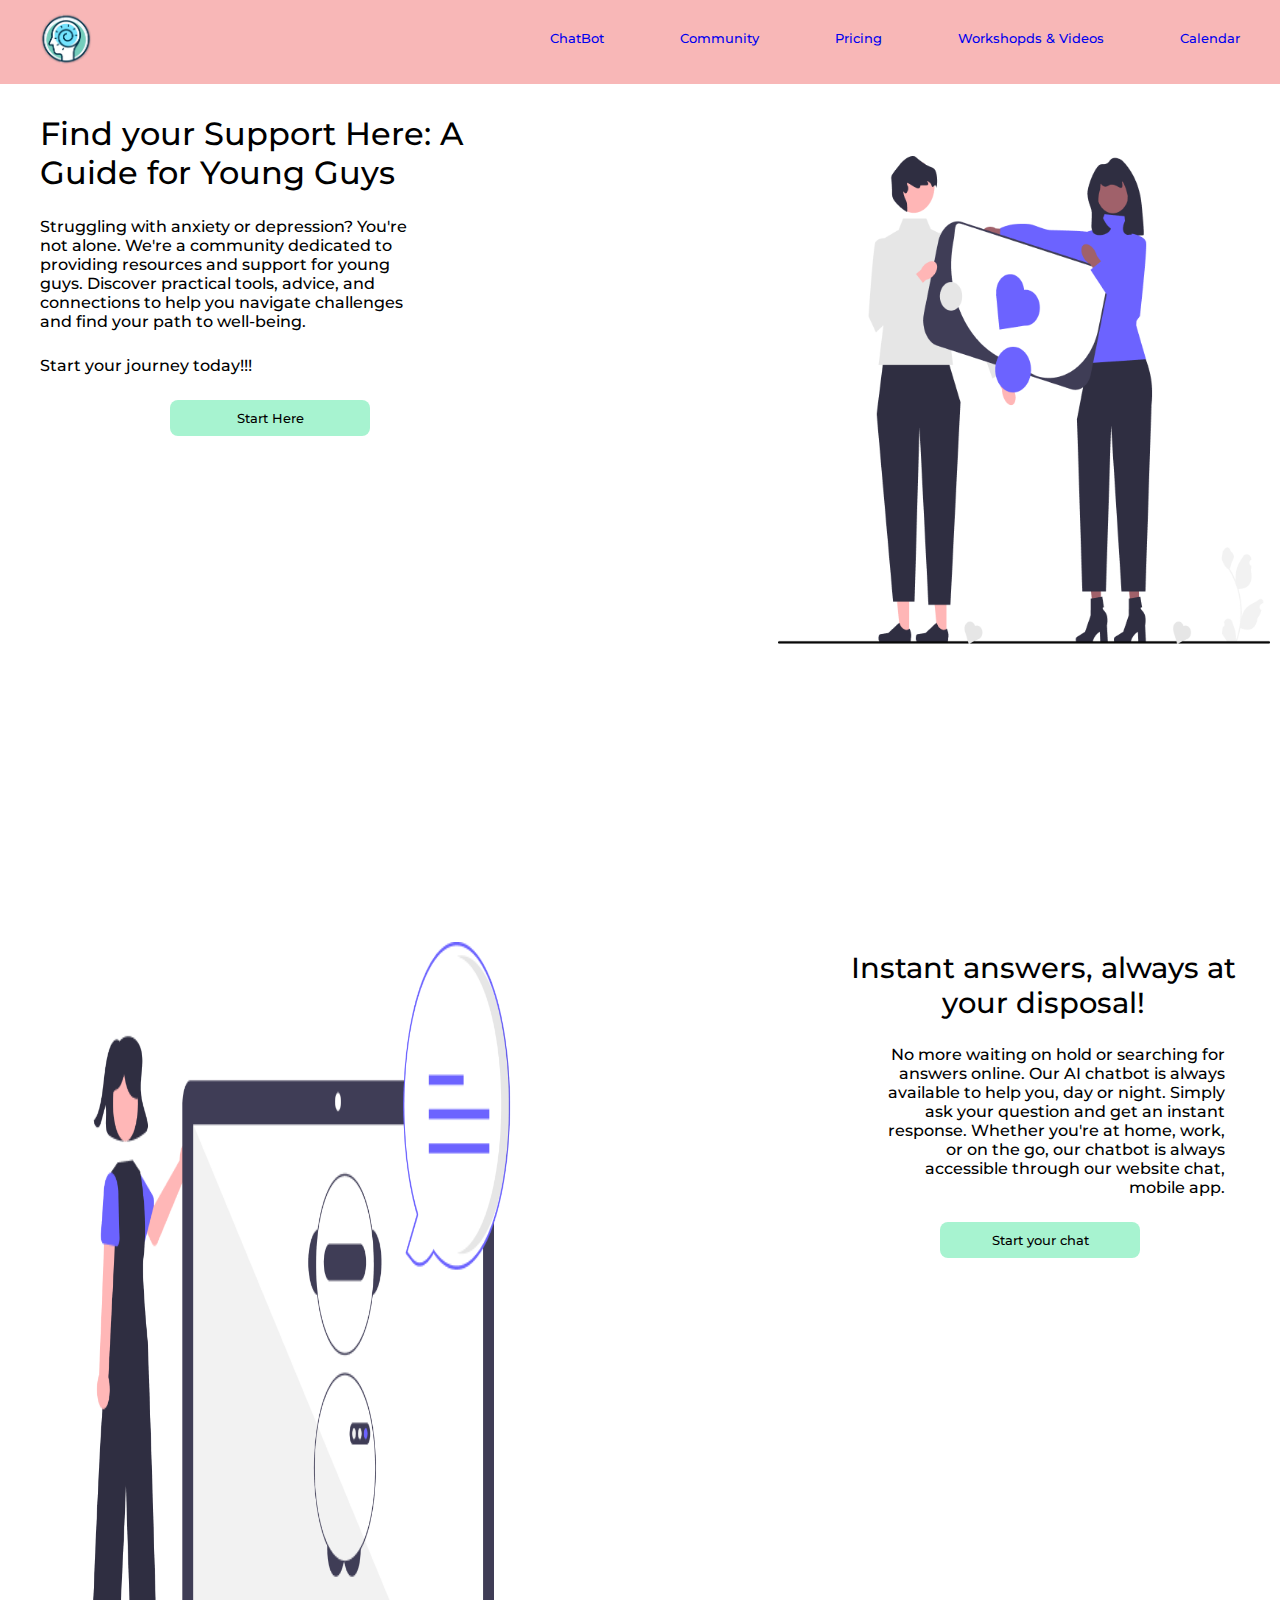
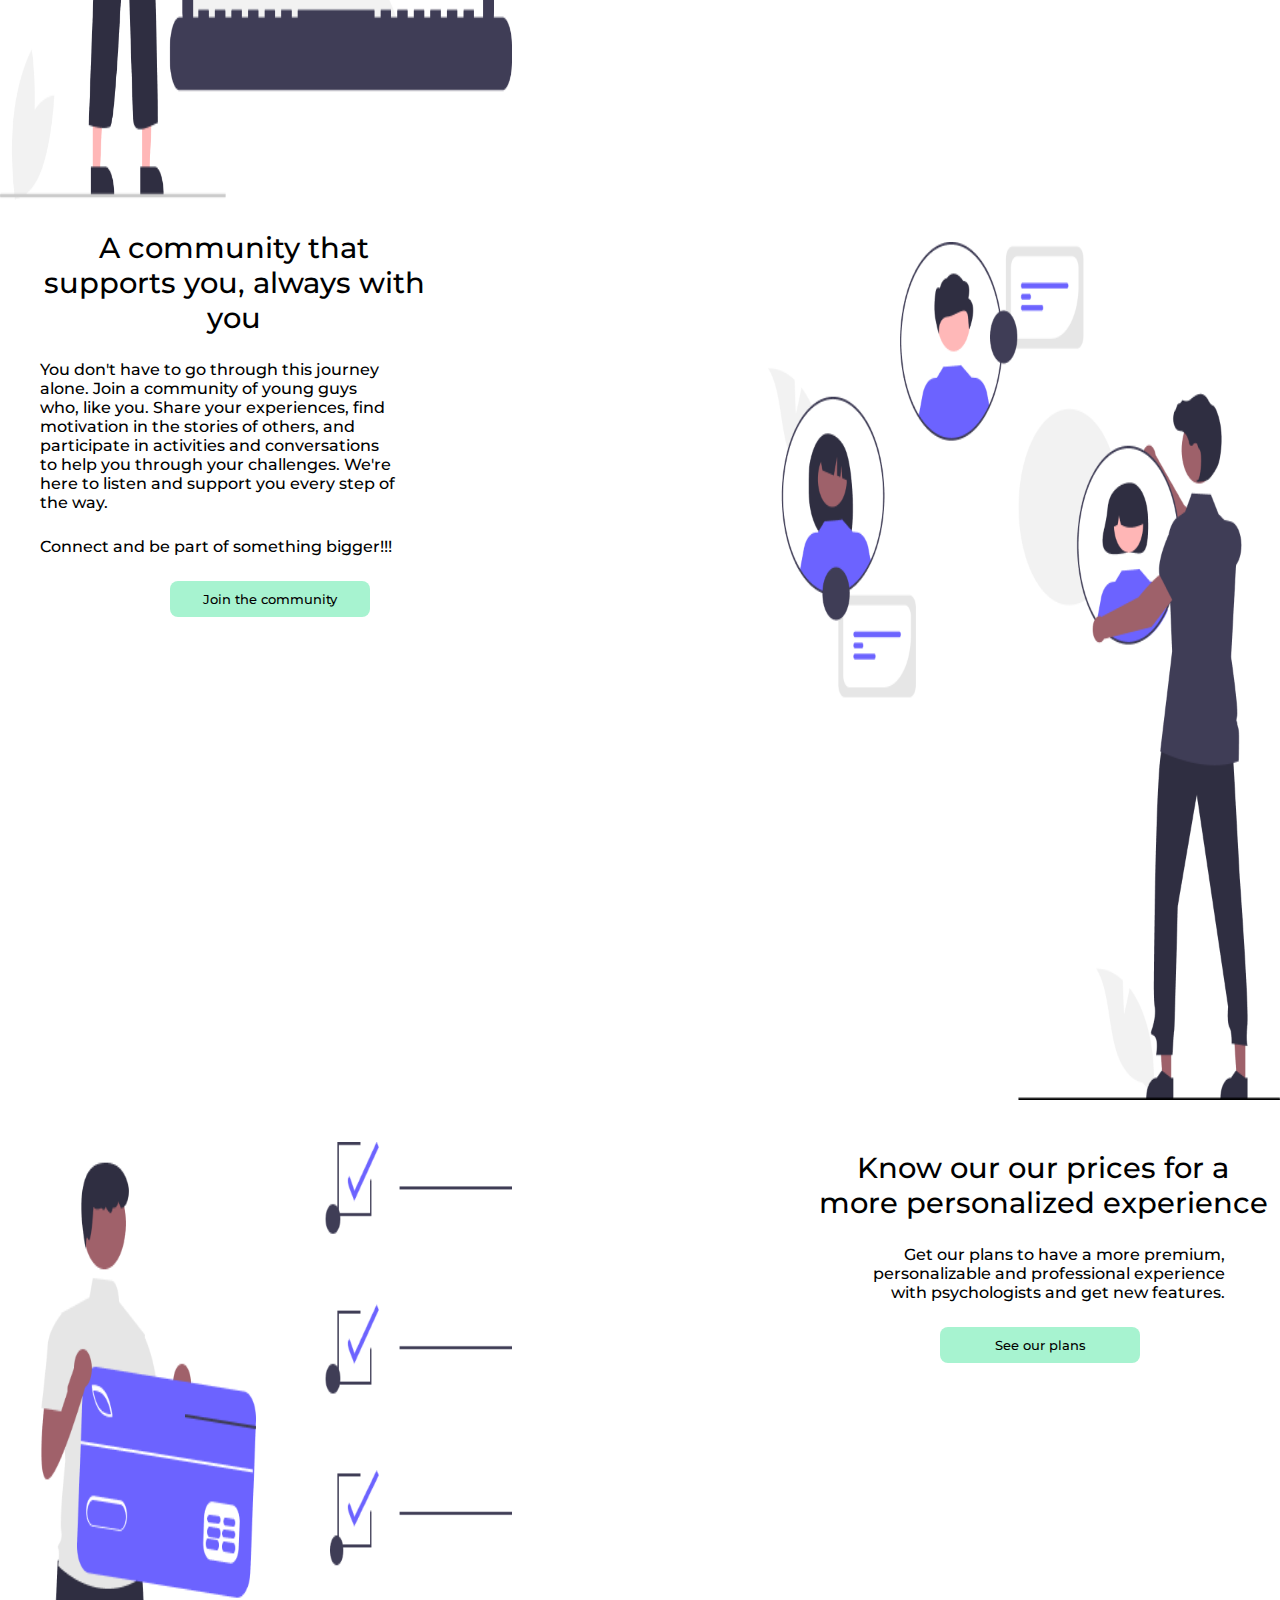
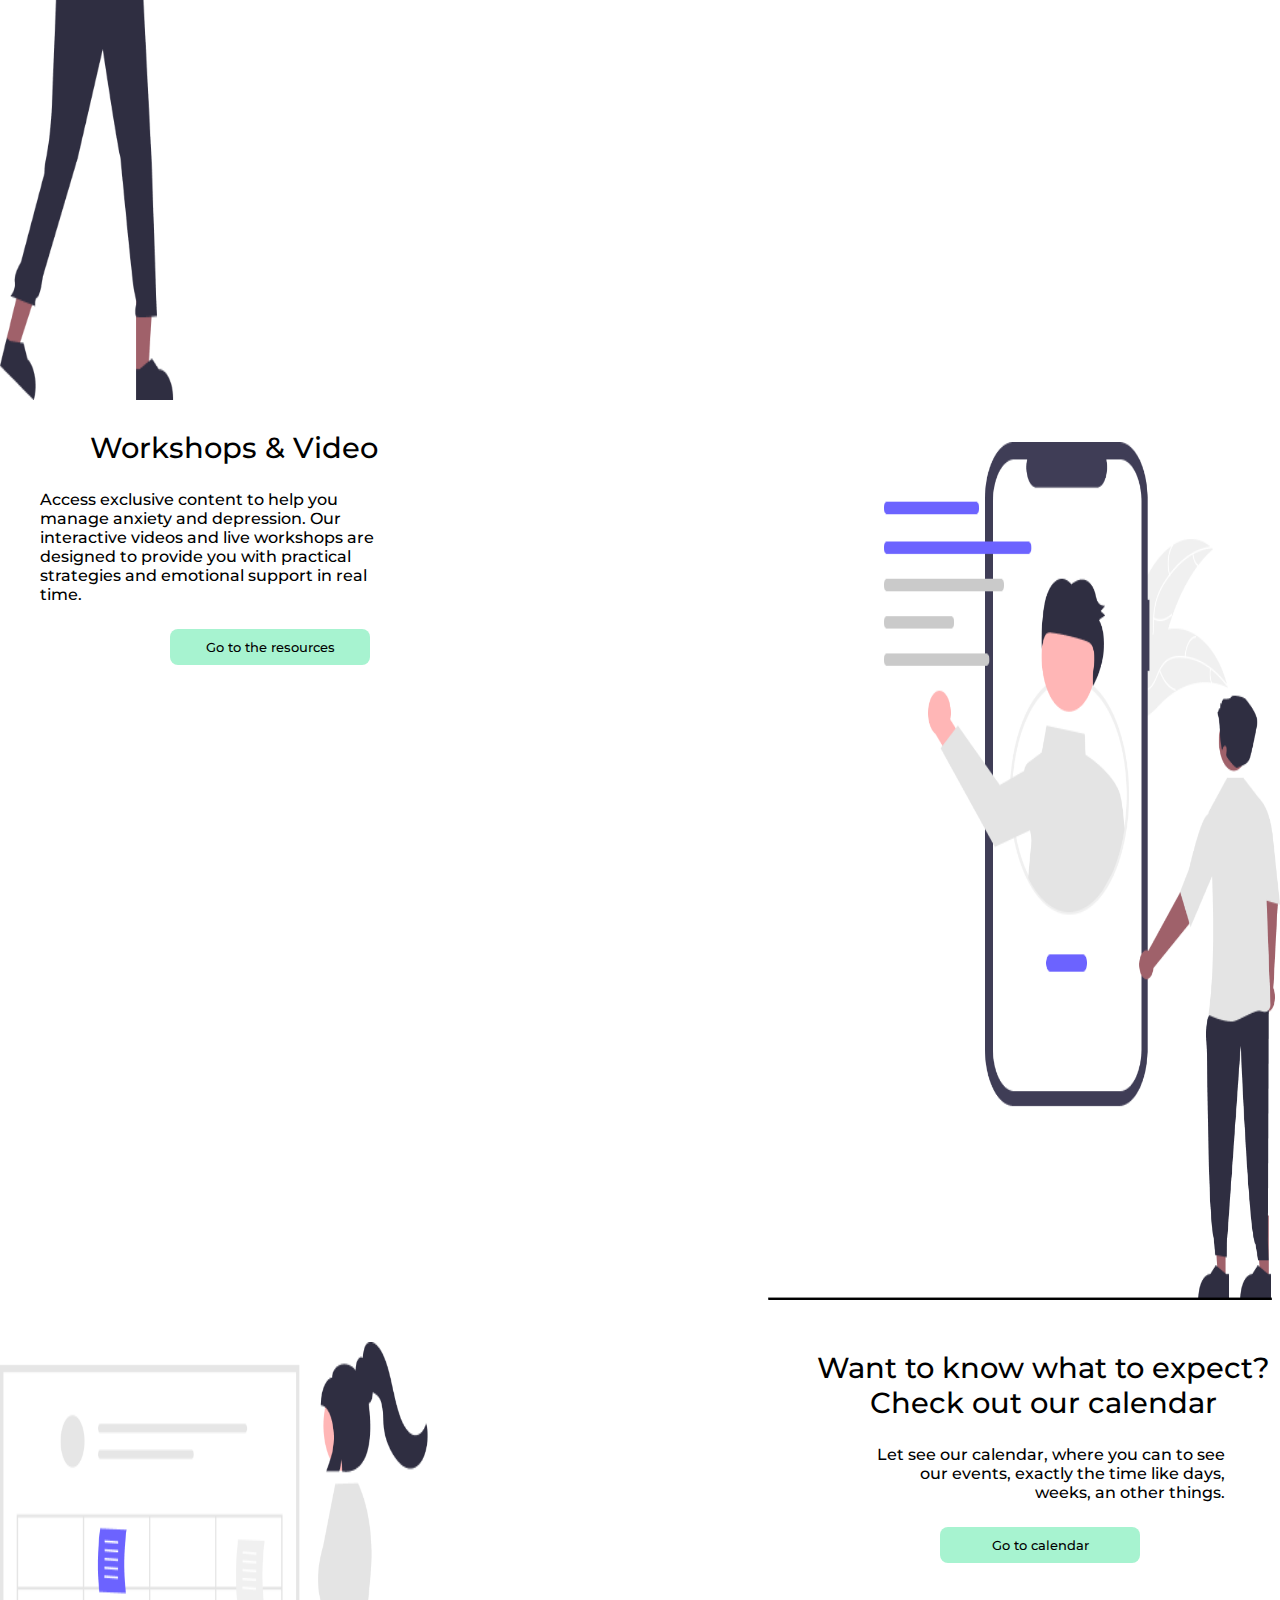
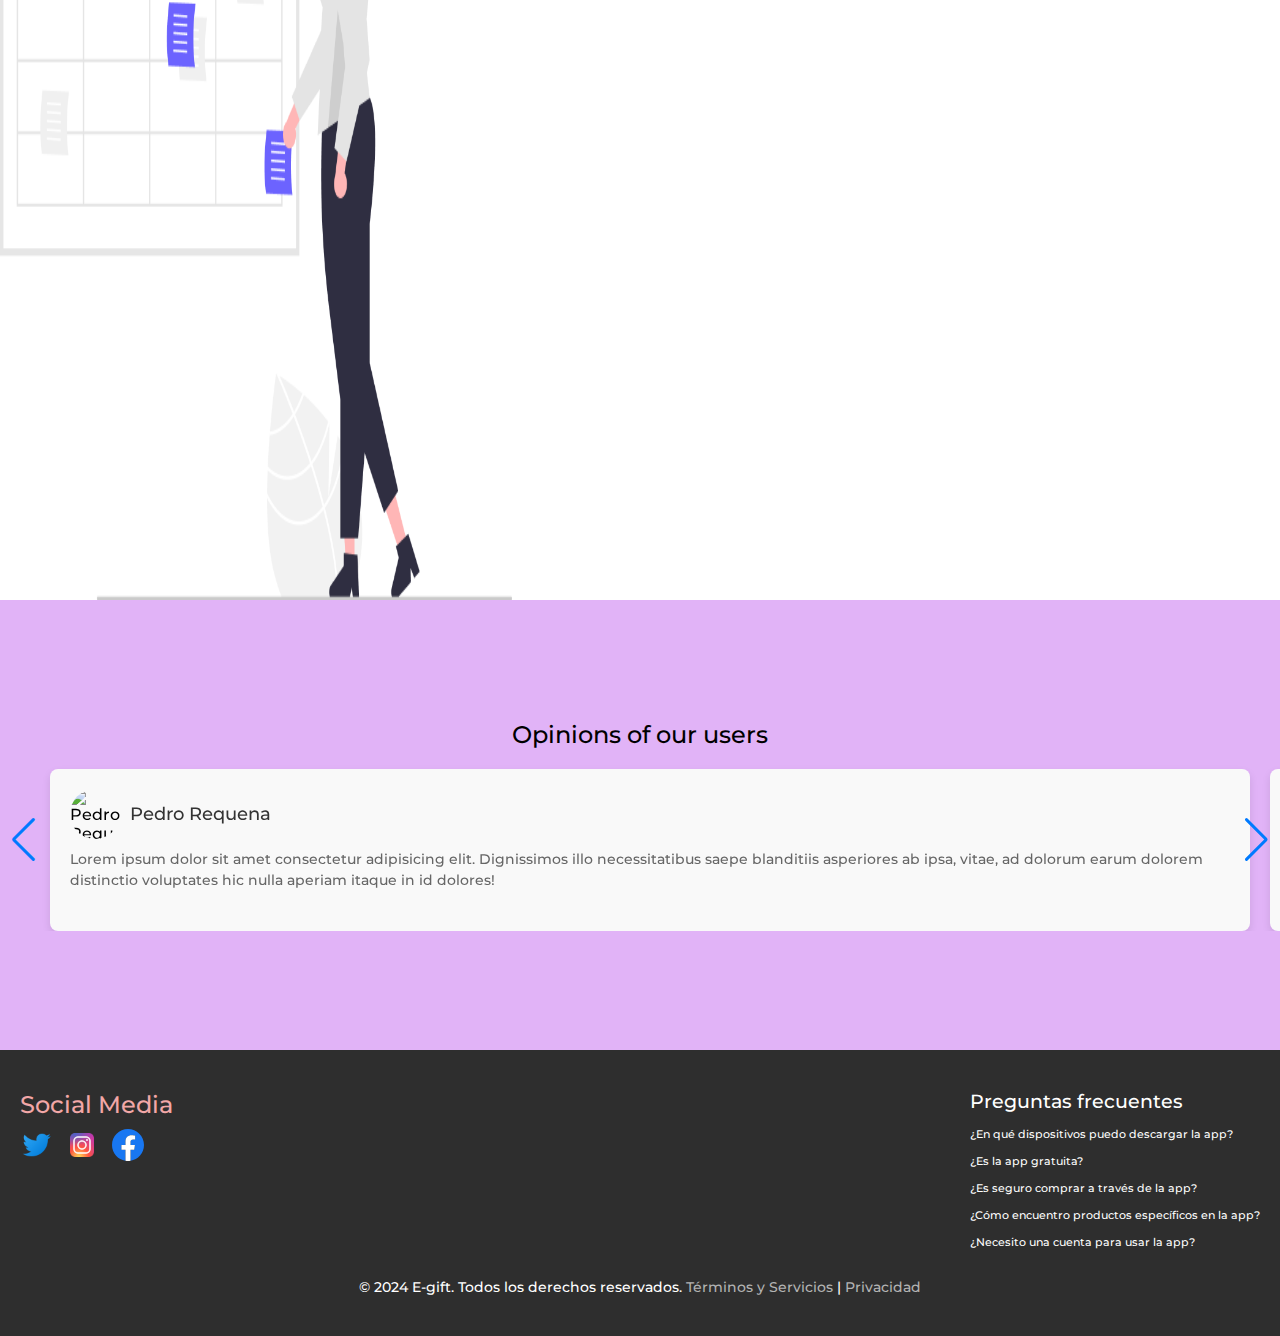
==== commit 4167349d: "Merge branch 'develop' into feature/marcelo-branch" ====
--- a/index.html
+++ b/index.html
@@ -33,7 +33,11 @@
         <header class="home-header">
           <nav class="home-navegation">
             <div class="home-logo-container">
+ 
+              <a href="pages/auth/login.html">
               <img src="/public/images/logoT.png" alt="Mente Actica Logo" />
+              </a>
+ 
             </div>
 
             <div class="home-navigation-container">
@@ -328,6 +332,7 @@
         </div>
       </footer>
     </main>
+    
 
     <script src="https://cdn.jsdelivr.net/npm/swiper@11/swiper-bundle.min.js"></script>
 
--- a/public/assets/styles/pricingSection.css
+++ b/public/assets/styles/pricingSection.css
@@ -1,93 +1,48 @@
-.pricing-main-container {
-  padding: 20px;
-  background-color: #f9f9f9;
+#pricing-section {
+  width: 100%;
+  height: 100vh;
+  display: flex;
+  flex-direction: row-reverse;
 }
 
-.pricing-section {
-  text-align: center;
-  padding: 40px;
-  margin: 0 auto;
+.pricing-introduction-container {
+  padding: 50px 10px 10px 40px;
 }
 
-.pricing-title {
-  font-size: 2.5rem;
-  margin-bottom: 25px;
-  color: #333;
+#pricing-section img {
+  width: 40%;
+  padding-top: 42px;
+  margin-right: 70px;
+  display: flex;
+  justify-content: end;
 }
 
-.pricing-cards {
+.pricing-introduction-container {
+  width: 55%;
+  gap: 25px;
   display: flex;
-  justify-content: center;
-  gap: 25px;
-  flex-wrap: wrap;
-  margin-top: 20px;
+  flex-direction: column;
+  align-items: end;
 }
 
-.pricing-card {
-  background: #ffffff;
-  border: 1px solid #e0e0e0;
-  border-radius: 10px;
-  padding: 20px;
-  width: 280px;
-  box-shadow: 0 4px 12px rgba(0, 0, 0, 0.1);
-  transition: transform 0.3s ease-in-out, box-shadow 0.3s ease-in-out;
+.pricing-introduction-container h2 {
+  width: 70%;
+  font-size: 1.8rem;
+  text-align: center;
 }
 
-.pricing-card:hover {
-  transform: translateY(-5px);
-  box-shadow: 0 6px 16px rgba(0, 0, 0, 0.15);
+.pricing-introduction-container p {
+  width: 55%;
+  font-size: 1rem;
+  text-align: end;
+  margin-right: 45px;
 }
 
-.plan-title {
-  font-size: 1.8rem;
-  margin-bottom: 12px;
-  color: #007BFF;
+.pricing-introduction-container button {
+  width: 200px;
+  height: 36px;
+  margin-right: 130px;
+  border-radius: 8px;
+  border: none;
+  background-color: #a7f3d0;
 }
-
-.plan-price {
-  font-size: 1.5rem;
-  color: #ff4500;
-  margin: 12px 0;
-}
-
-.plan-description {
-  margin-bottom: 18px;
-  color: #666;
-  font-size: 0.95rem;
-}
-
-.plan-features {
-  list-style: none;
-  padding: 0;
-  margin-bottom: 20px;
-  text-align: left;
-}
-
-.plan-features li {
-  margin: 8px 0;
-  padding-left: 15px;
-  position: relative;
-}
-
-.plan-features li::before {
-  content: '✓';
-  position: absolute;
-  left: 0;
-  color: #007BFF;
-  font-weight: bold;
-}
-
-.plan-button {
-  background: #007BFF;
-  color: #ffffff;
-  border: none;
-  padding: 12px 20px;
-  border-radius: 5px;
-  cursor: pointer;
-  transition: background-color 0.3s;
-  font-size: 1rem;
-}
-
-.plan-button:hover {
-  background: #0056b3;
-}
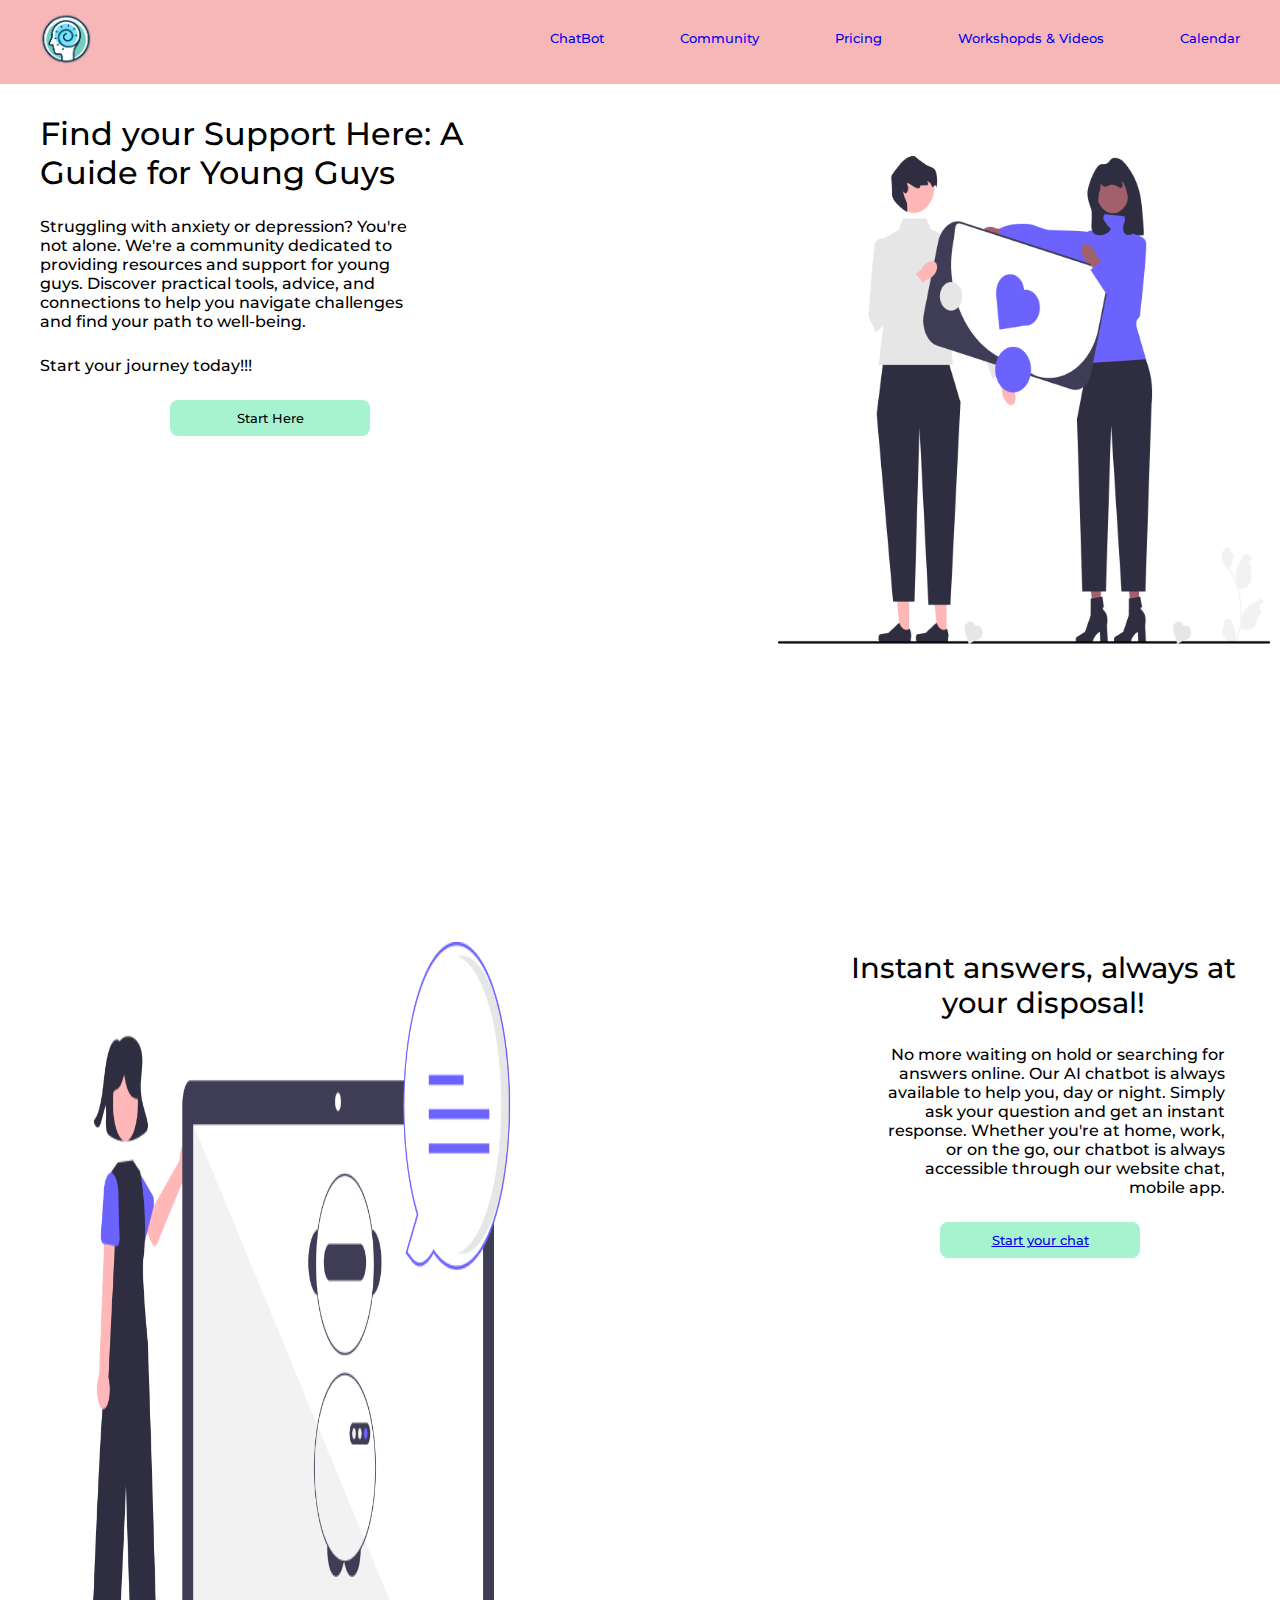
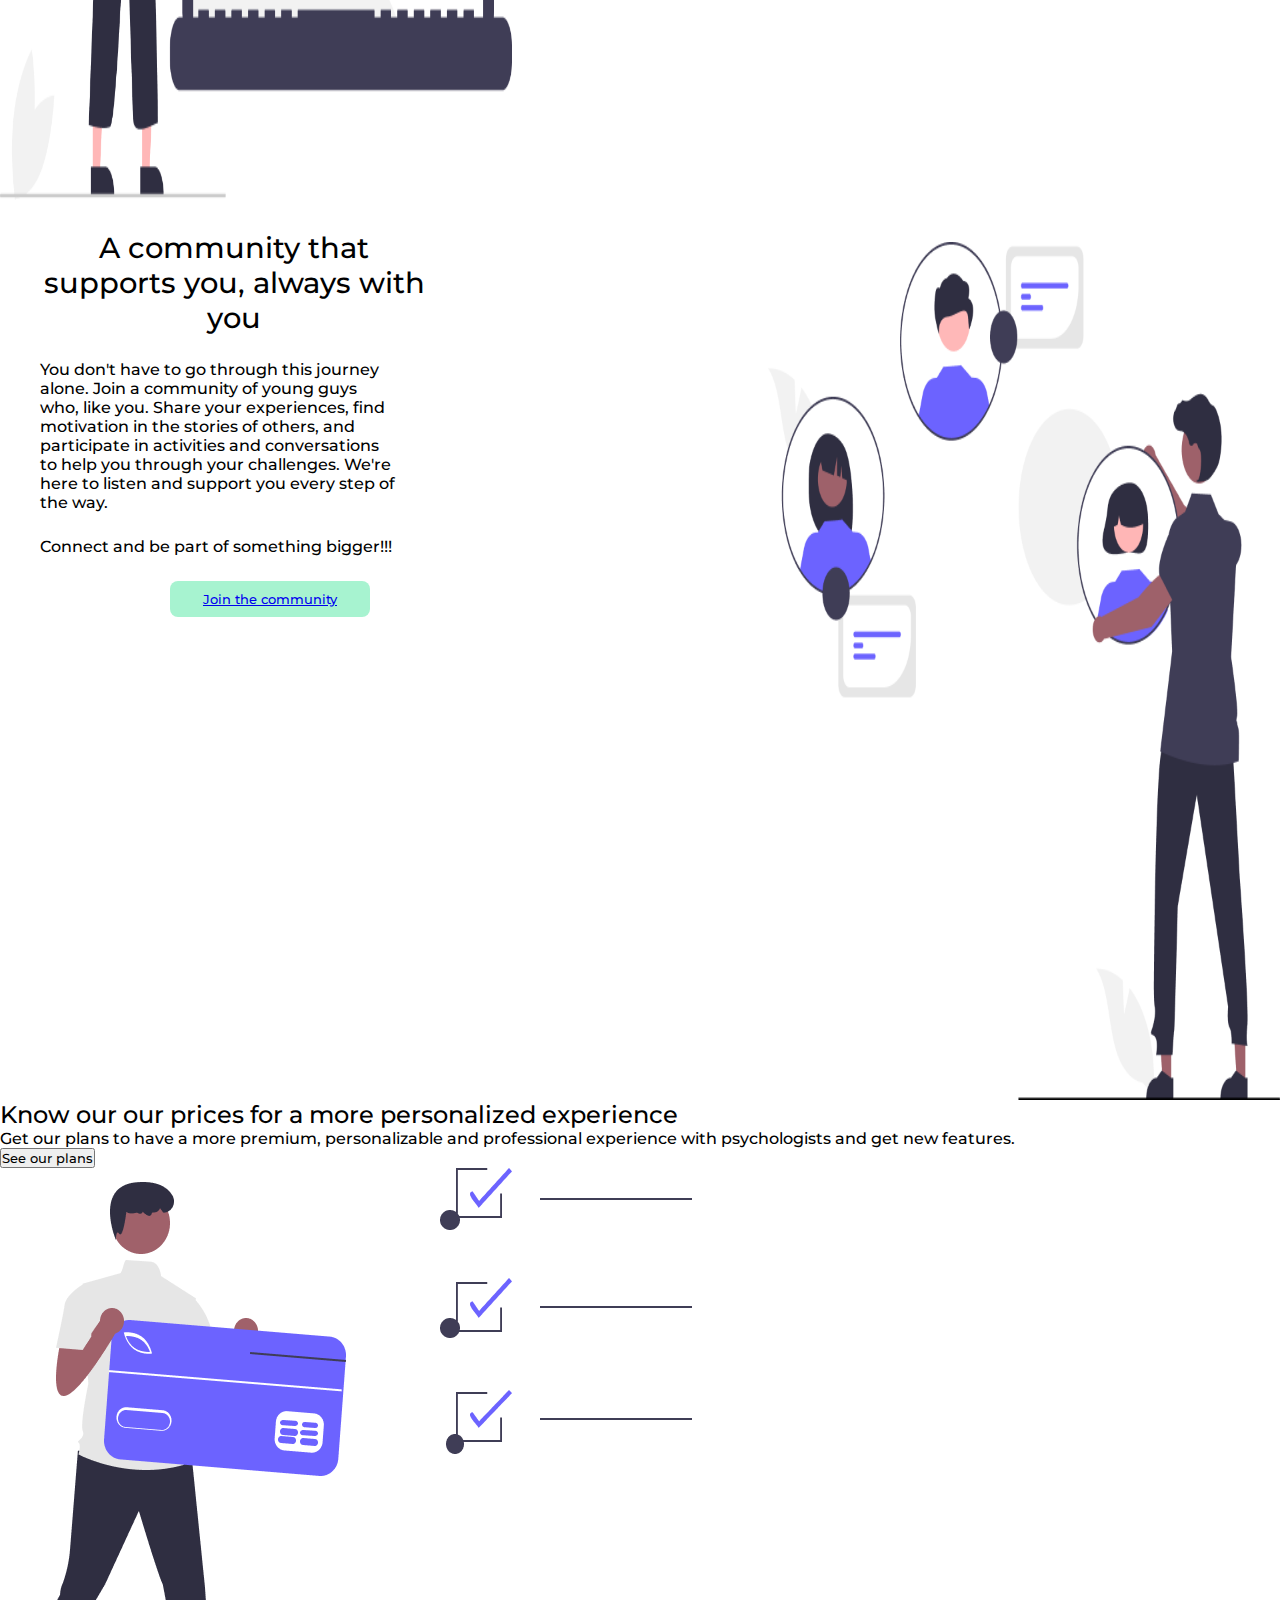
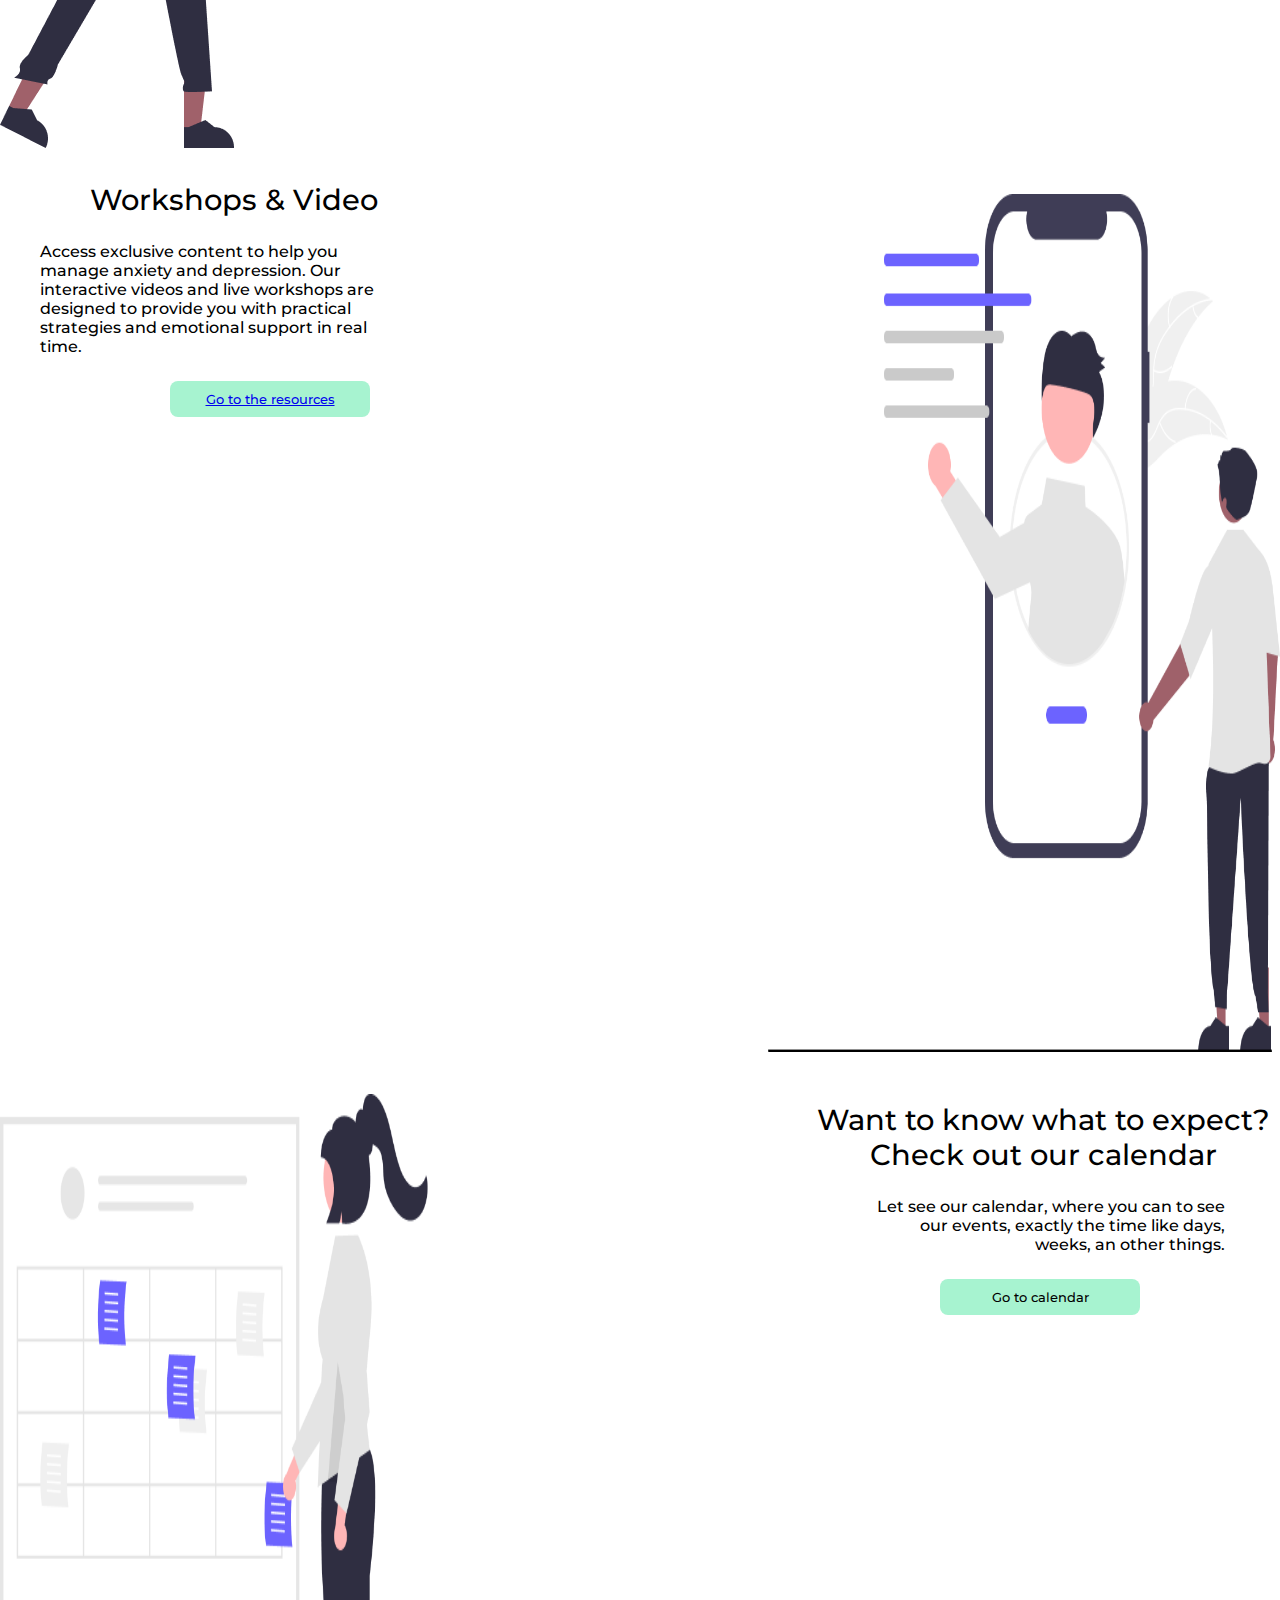
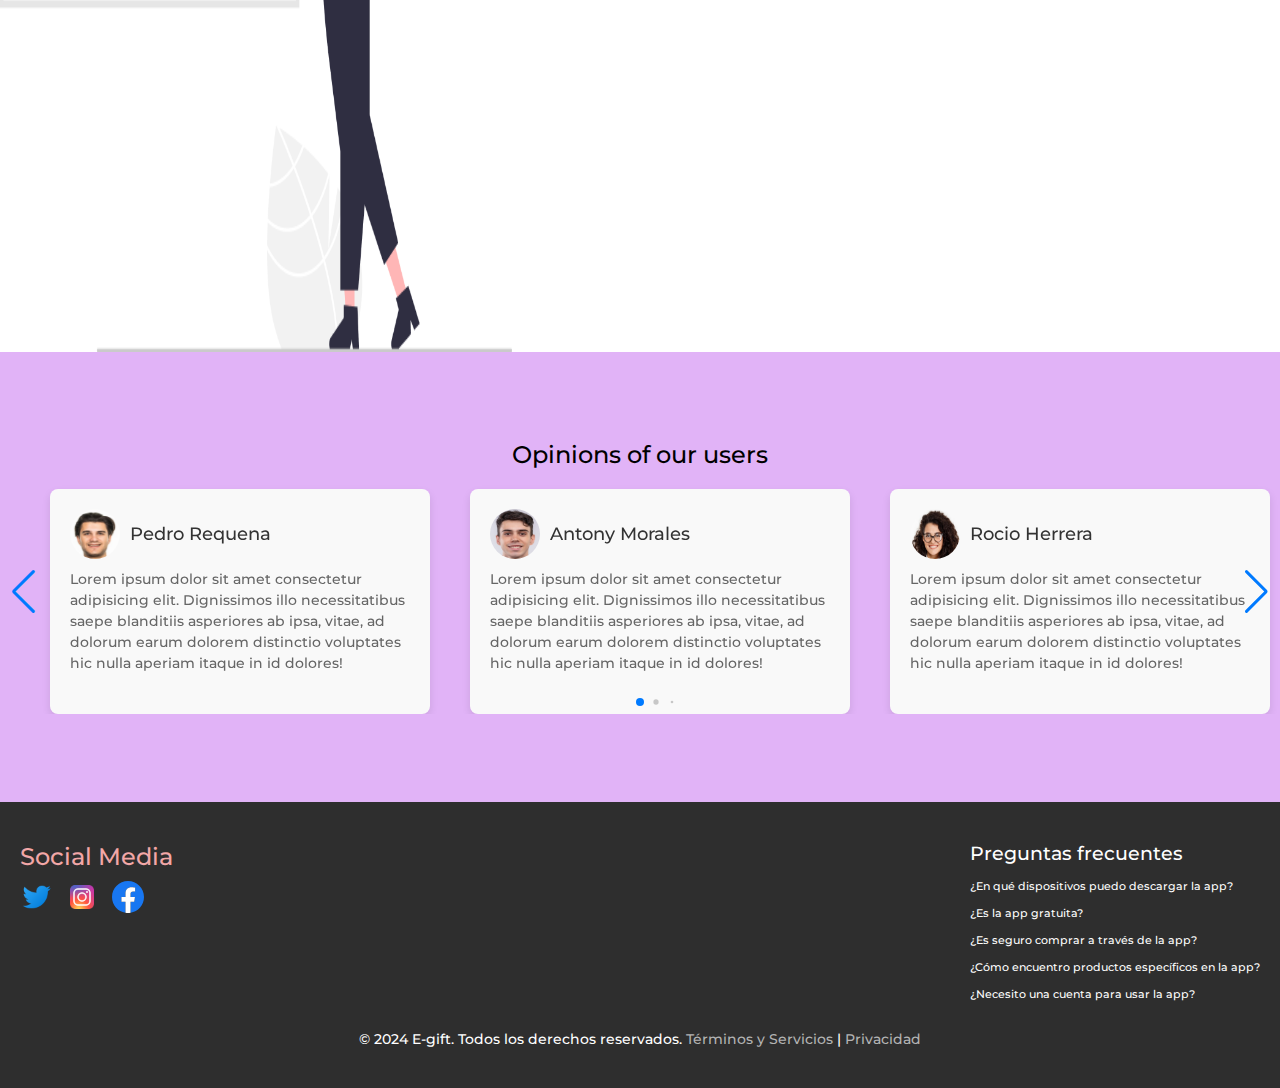
==== commit 68498b5f: "final changes" ====
--- a/index.html
+++ b/index.html
@@ -33,15 +33,13 @@
         <header class="home-header">
           <nav class="home-navegation">
             <div class="home-logo-container">
- 
               <a href="pages/auth/login.html">
-              <img src="/public/images/logoT.png" alt="Mente Actica Logo" />
+                <img src="/public/images/logoT.png" alt="Mente Actica Logo" />
               </a>
- 
             </div>
 
             <div class="home-navigation-container">
-              <a href="./pages/chatbot.html">ChatBot</a>
+              <a href="#chatbot-section">ChatBot</a>
               <a href="#community-section">Community</a>
               <a href="#pricing-section">Pricing</a>
               <a href="#multimedia-section">Workshopds & Videos</a>
@@ -81,7 +79,7 @@
             website chat, mobile app.
           </p>
 
-          <button>Start your chat</button>
+          <button><a href="./pages/chatbot.html">Start your chat</a></button>
         </div>
         <img src="./public/images/ChabotSection.png" alt="chatbot image" />
       </section>
@@ -100,7 +98,9 @@
 
           <p>Connect and be part of something bigger!!!</p>
 
-          <button>Join the community</button>
+          <button>
+            <a href="./pages/community.html">Join the community</a>
+          </button>
         </div>
         <img
           src="./public/images/CommunitySection.png"
@@ -133,7 +133,9 @@
             Our interactive videos and live workshops are designed to provide
             you with practical strategies and emotional support in real time.
           </p>
-          <button>Go to the resources</button>
+          <button>
+            <a href="./pages/multimedia.html">Go to the resources</a>
+          </button>
         </div>
         <img
           src="./public/images/MultimediaSection.png"
@@ -332,7 +334,6 @@
         </div>
       </footer>
     </main>
-    
 
     <script src="https://cdn.jsdelivr.net/npm/swiper@11/swiper-bundle.min.js"></script>
 
--- a/public/assets/styles/pricingSection.css
+++ b/public/assets/styles/pricingSection.css
@@ -1,48 +1,93 @@
-#pricing-section {
-  width: 100%;
-  height: 100vh;
-  display: flex;
-  flex-direction: row-reverse;
+.pricing-main-container {
+  padding: 20px;
+  background-color: #f9f9f9;
 }
 
-.pricing-introduction-container {
-  padding: 50px 10px 10px 40px;
+.pricing-section {
+  text-align: center;
+  padding: 40px;
+  margin: 0 auto;
 }
 
-#pricing-section img {
-  width: 40%;
-  padding-top: 42px;
-  margin-right: 70px;
-  display: flex;
-  justify-content: end;
+.pricing-title {
+  font-size: 2.5rem;
+  margin-bottom: 25px;
+  color: #333;
 }
 
-.pricing-introduction-container {
-  width: 55%;
+.pricing-cards {
+  display: flex;
+  justify-content: center;
   gap: 25px;
-  display: flex;
-  flex-direction: column;
-  align-items: end;
+  flex-wrap: wrap;
+  margin-top: 20px;
 }
 
-.pricing-introduction-container h2 {
-  width: 70%;
-  font-size: 1.8rem;
-  text-align: center;
+.pricing-card {
+  background: #ffffff;
+  border: 1px solid #e0e0e0;
+  border-radius: 10px;
+  padding: 20px;
+  width: 280px;
+  box-shadow: 0 4px 12px rgba(0, 0, 0, 0.1);
+  transition: transform 0.3s ease-in-out, box-shadow 0.3s ease-in-out;
 }
 
-.pricing-introduction-container p {
-  width: 55%;
-  font-size: 1rem;
-  text-align: end;
-  margin-right: 45px;
+.pricing-card:hover {
+  transform: translateY(-5px);
+  box-shadow: 0 6px 16px rgba(0, 0, 0, 0.15);
 }
 
-.pricing-introduction-container button {
-  width: 200px;
-  height: 36px;
-  margin-right: 130px;
-  border-radius: 8px;
+.plan-title {
+  font-size: 1.8rem;
+  margin-bottom: 12px;
+  color: #007BFF;
+}
+
+.plan-price {
+  font-size: 1.5rem;
+  color: #ff4500;
+  margin: 12px 0;
+}
+
+.plan-description {
+  margin-bottom: 18px;
+  color: #666;
+  font-size: 0.95rem;
+}
+
+.plan-features {
+  list-style: none;
+  padding: 0;
+  margin-bottom: 20px;
+  text-align: left;
+}
+
+.plan-features li {
+  margin: 8px 0;
+  padding-left: 15px;
+  position: relative;
+}
+
+.plan-features li::before {
+  content: '✓';
+  position: absolute;
+  left: 0;
+  color: #007BFF;
+  font-weight: bold;
+}
+
+.plan-button {
+  background: #007BFF;
+  color: #ffffff;
   border: none;
-  background-color: #a7f3d0;
+  padding: 12px 20px;
+  border-radius: 5px;
+  cursor: pointer;
+  transition: background-color 0.3s;
+  font-size: 1rem;
 }
+
+.plan-button:hover {
+  background: #0056b3;
+}
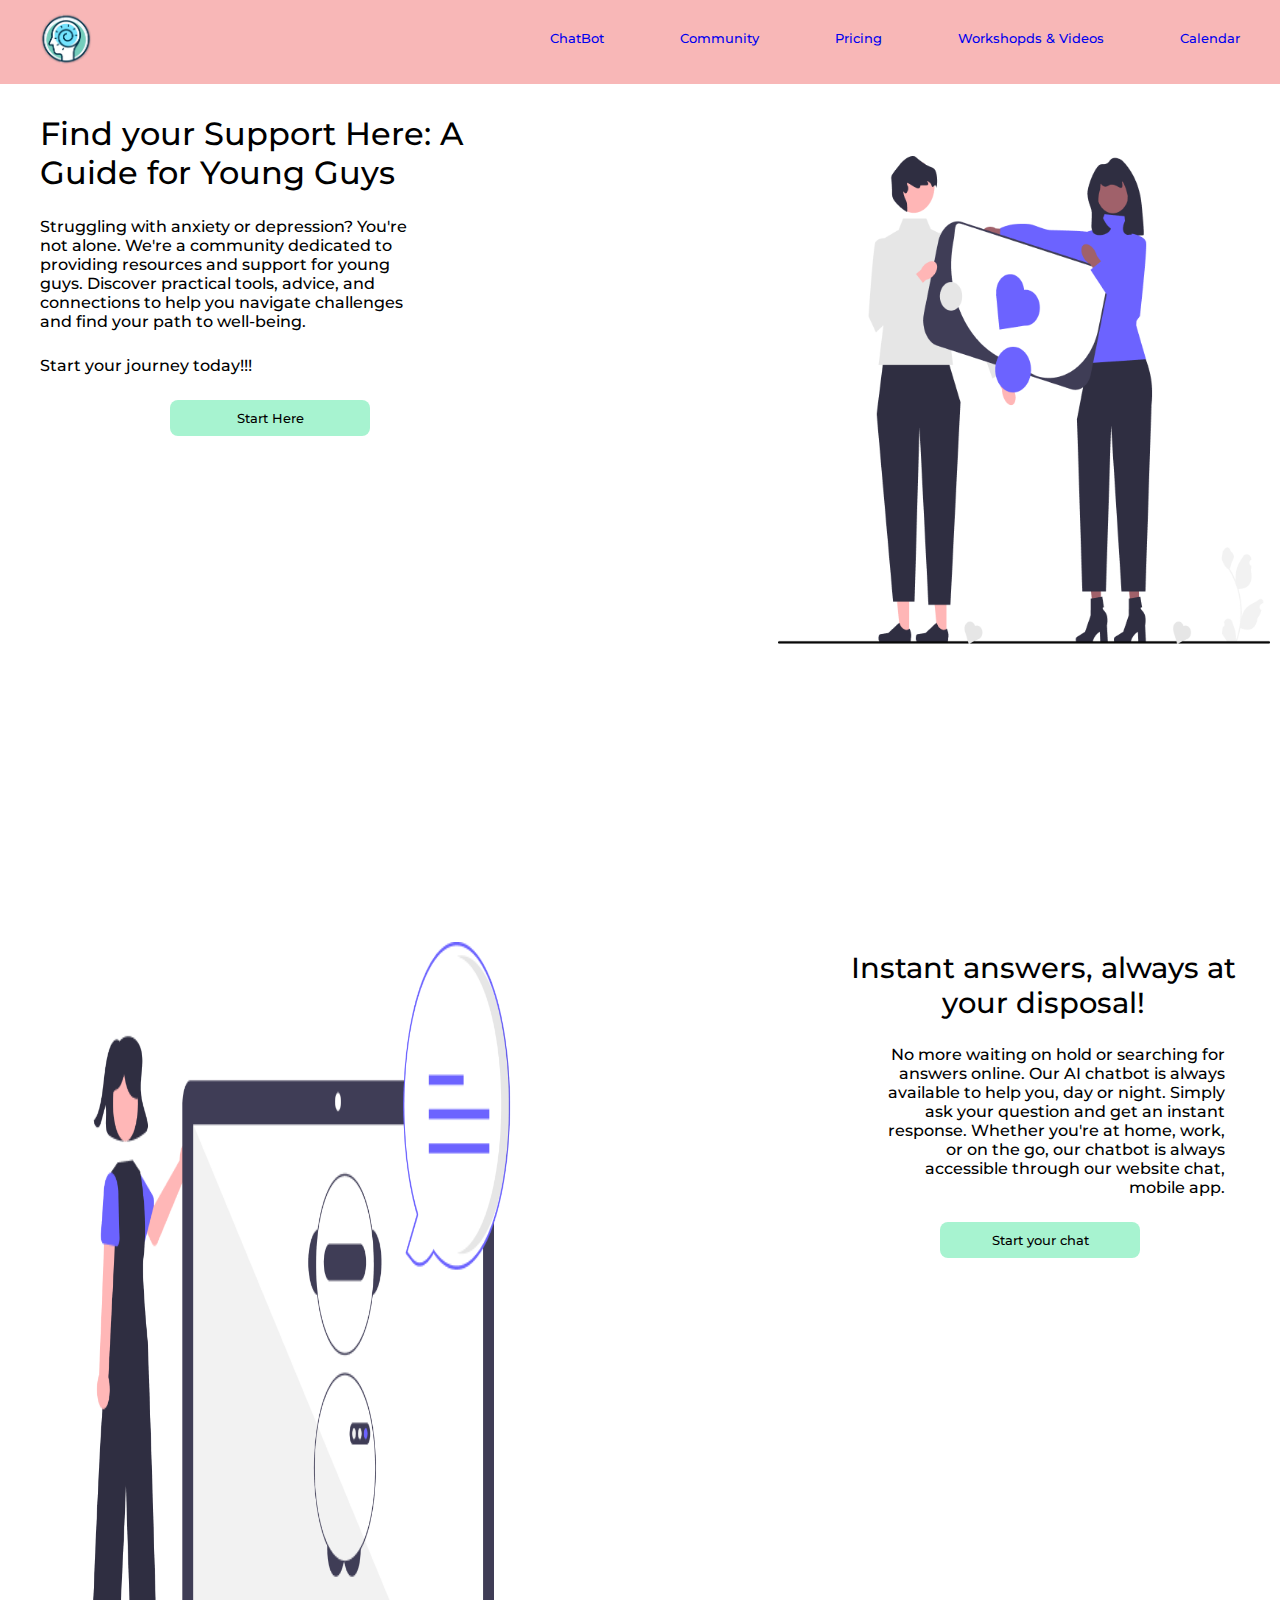
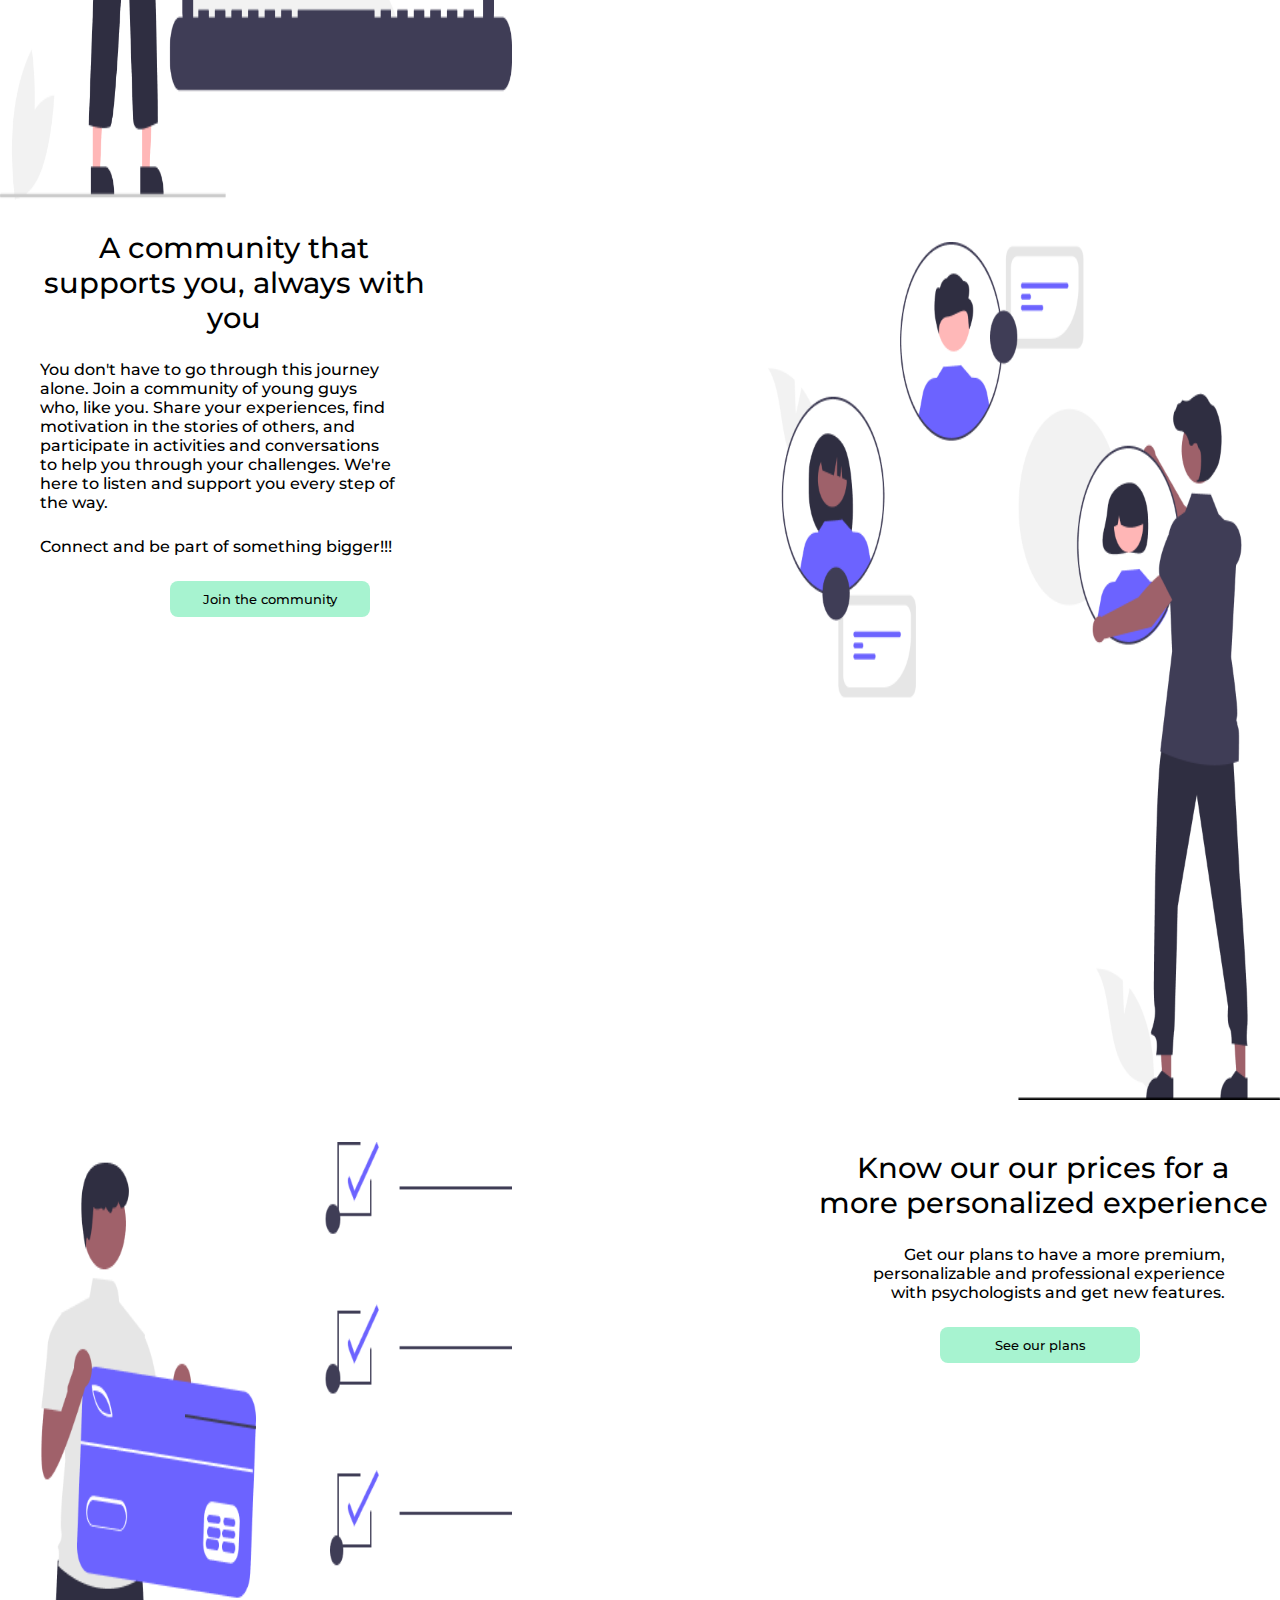
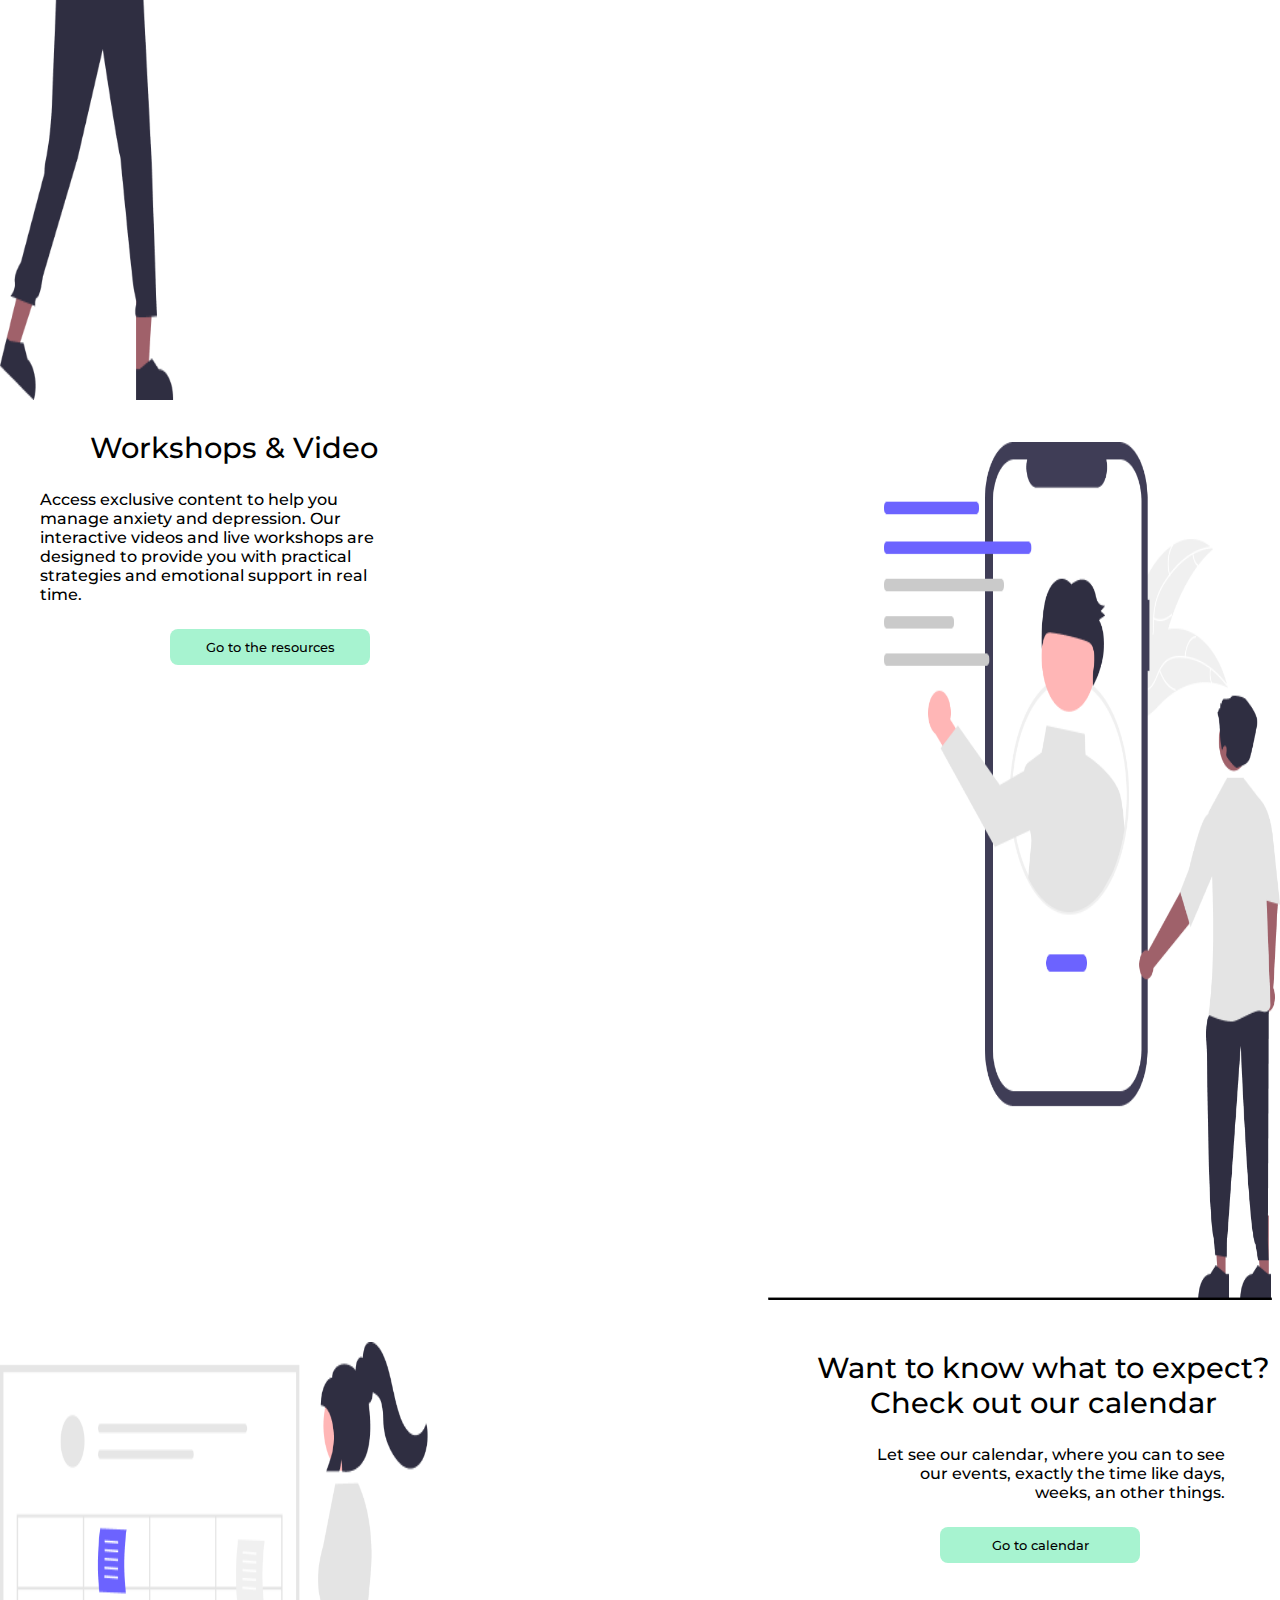
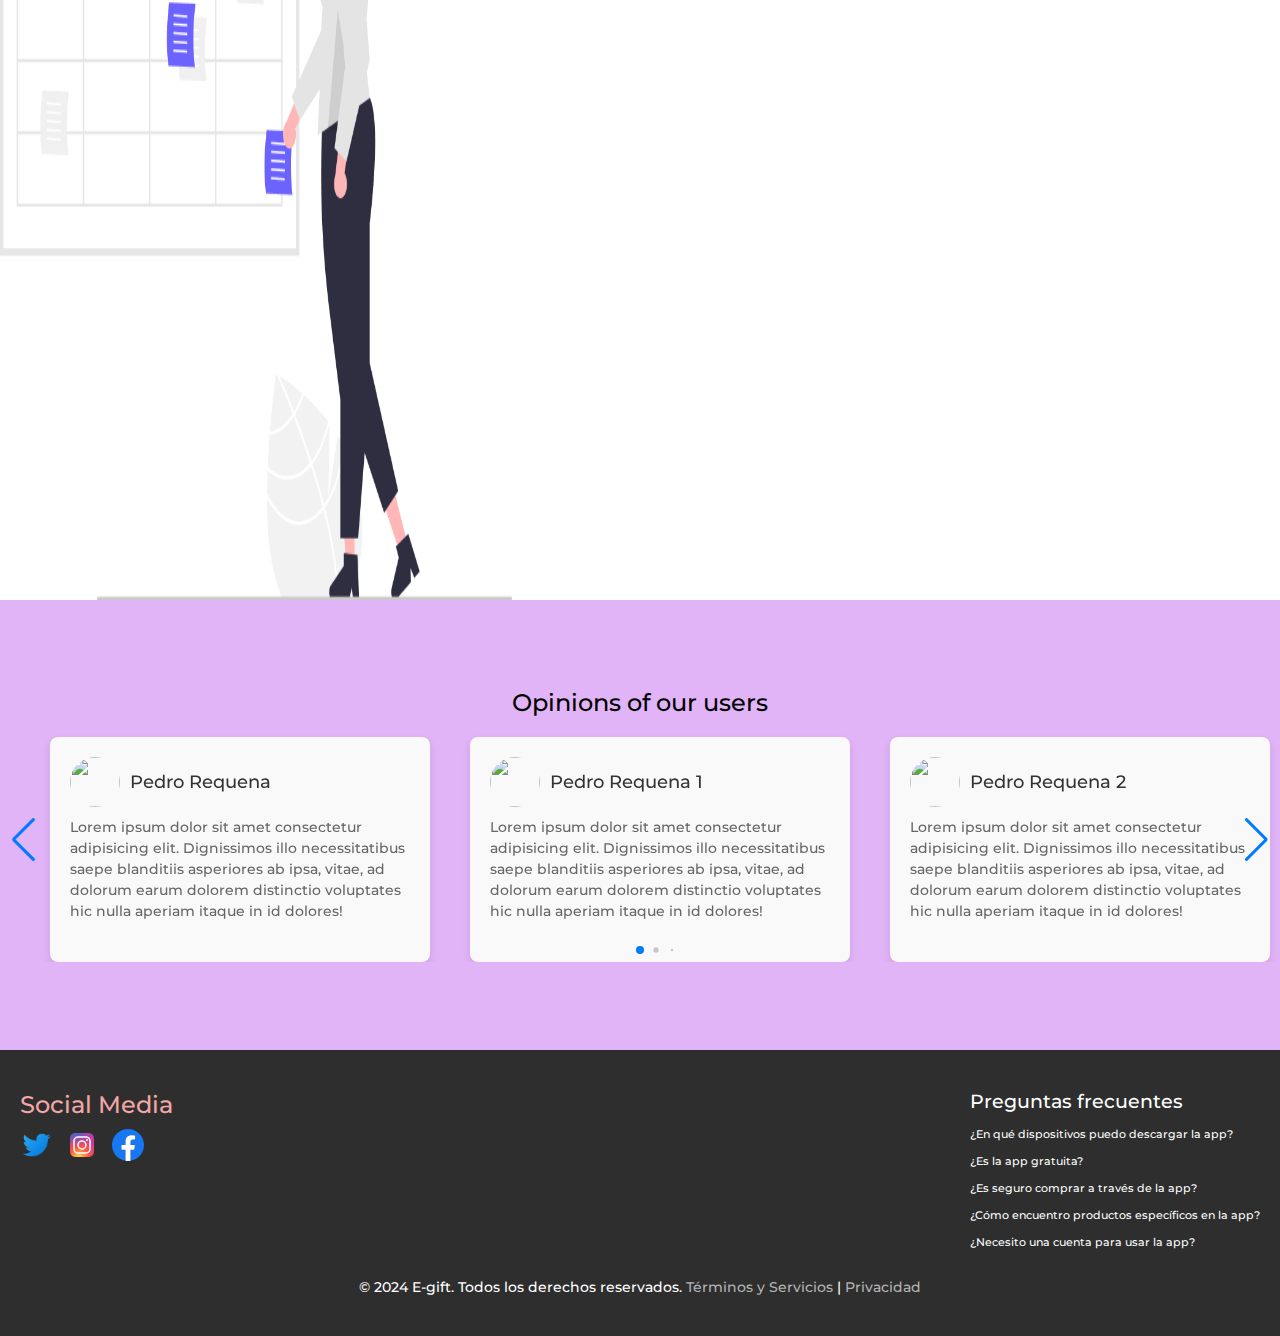
==== commit 394d54c7: "Final" ====
--- a/index.html
+++ b/index.html
@@ -27,14 +27,12 @@
   </head>
   <body>
     <main class="main">
-      <!-- HOME SECTION -->
       <div id="home-section">
-        <!-- HEADER SECION -->
         <header class="home-header">
           <nav class="home-navegation">
             <div class="home-logo-container">
               <a href="pages/auth/login.html">
-                <img src="/public/images/logoT.png" alt="Mente Actica Logo" />
+              <img src="/public/images/logoT.png" alt="Mente Actica Logo" />
               </a>
             </div>
 
@@ -79,7 +77,7 @@
             website chat, mobile app.
           </p>
 
-          <button><a href="./pages/chatbot.html">Start your chat</a></button>
+          <button>Start your chat</button>
         </div>
         <img src="./public/images/ChabotSection.png" alt="chatbot image" />
       </section>
@@ -98,9 +96,7 @@
 
           <p>Connect and be part of something bigger!!!</p>
 
-          <button>
-            <a href="./pages/community.html">Join the community</a>
-          </button>
+          <button>Join the community</button>
         </div>
         <img
           src="./public/images/CommunitySection.png"
@@ -133,9 +129,7 @@
             Our interactive videos and live workshops are designed to provide
             you with practical strategies and emotional support in real time.
           </p>
-          <button>
-            <a href="./pages/multimedia.html">Go to the resources</a>
-          </button>
+          <button>Go to the resources</button>
         </div>
         <img
           src="./public/images/MultimediaSection.png"
@@ -168,7 +162,7 @@
             <!-- Slides -->
             <div class="opinion-container swiper-slide">
               <div class="header-opinion-container">
-                <img src="/public/images/ussers/c1.png" alt="Pedro Requena" />
+                <img src="" alt="" />
                 <h3>Pedro Requena</h3>
               </div>
               <div class="text-opinion">
@@ -183,99 +177,93 @@
 
             <div class="opinion-container swiper-slide">
               <div class="header-opinion-container">
-                <img src="/public/images/ussers/c2.png" alt="Antony Morales" />
-                <h3>Antony Morales</h3>
-              </div>
-              <div class="text-opinion">
-                <p>
-                  Lorem ipsum dolor sit amet consectetur adipisicing elit.
-                  Dignissimos illo necessitatibus saepe blanditiis asperiores ab
-                  ipsa, vitae, ad dolorum earum dolorem distinctio voluptates
-                  hic nulla aperiam itaque in id dolores!
-                </p>
-              </div>
-            </div>
-            <div class="opinion-container swiper-slide">
-              <div class="header-opinion-container">
-                <img src="/public/images/ussers/c8.png" alt="Rocio Herrera" />
-                <h3>Rocio Herrera</h3>
-              </div>
-              <div class="text-opinion">
-                <p>
-                  Lorem ipsum dolor sit amet consectetur adipisicing elit.
-                  Dignissimos illo necessitatibus saepe blanditiis asperiores ab
-                  ipsa, vitae, ad dolorum earum dolorem distinctio voluptates
-                  hic nulla aperiam itaque in id dolores!
-                </p>
-              </div>
-            </div>
-            <div class="opinion-container swiper-slide">
-              <div class="header-opinion-container">
-                <img src="/public/images/ussers/c3.png" alt="Omar Valverde" />
-                <h3>Omar Valverde</h3>
-              </div>
-              <div class="text-opinion">
-                <p>
-                  Lorem ipsum dolor sit amet consectetur adipisicing elit.
-                  Dignissimos illo necessitatibus saepe blanditiis asperiores ab
-                  ipsa, vitae, ad dolorum earum dolorem distinctio voluptates
-                  hic nulla aperiam itaque in id dolores!
-                </p>
-              </div>
-            </div>
-            <div class="opinion-container swiper-slide">
-              <div class="header-opinion-container">
-                <img src="/public/images/ussers/c5.png" alt="Ulises Wong" />
-                <h3>Ulises Wong</h3>
-              </div>
-              <div class="text-opinion">
-                <p>
-                  Lorem ipsum dolor sit amet consectetur adipisicing elit.
-                  Dignissimos illo necessitatibus saepe blanditiis asperiores ab
-                  ipsa, vitae, ad dolorum earum dolorem distinctio voluptates
-                  hic nulla aperiam itaque in id dolores!
-                </p>
-              </div>
-            </div>
-            <div class="opinion-container swiper-slide">
-              <div class="header-opinion-container">
-                <img src="/public/images/ussers/c6.png" alt="Maria Perales" />
-                <h3>Maria Perales</h3>
-              </div>
-              <div class="text-opinion">
-                <p>
-                  Lorem ipsum dolor sit amet consectetur adipisicing elit.
-                  Dignissimos illo necessitatibus saepe blanditiis asperiores ab
-                  ipsa, vitae, ad dolorum earum dolorem distinctio voluptates
-                  hic nulla aperiam itaque in id dolores!
-                </p>
-              </div>
-            </div>
-            <div class="opinion-container swiper-slide">
-              <div class="header-opinion-container">
-                <img
-                  src="/public/images/ussers/c7.png"
-                  alt="Alisson Gutierrez"
-                />
-                <h3>Alisson Gutierrez</h3>
-              </div>
-              <div class="text-opinion">
-                <p>
-                  Lorem ipsum dolor sit amet consectetur adipisicing elit.
-                  Dignissimos illo necessitatibus saepe blanditiis asperiores ab
-                  ipsa, vitae, ad dolorum earum dolorem distinctio voluptates
-                  hic nulla aperiam itaque in id dolores!
-                </p>
-              </div>
-            </div>
-
-            <div class="opinion-container swiper-slide">
-              <div class="header-opinion-container">
-                <img
-                  src="/public/images/ussers/c9.png"
-                  alt="Hernesto Sanchez"
-                />
-                <h3>Hernesto Sanchez</h3>
+                <img src="" alt="" />
+                <h3>Pedro Requena 1</h3>
+              </div>
+              <div class="text-opinion">
+                <p>
+                  Lorem ipsum dolor sit amet consectetur adipisicing elit.
+                  Dignissimos illo necessitatibus saepe blanditiis asperiores ab
+                  ipsa, vitae, ad dolorum earum dolorem distinctio voluptates
+                  hic nulla aperiam itaque in id dolores!
+                </p>
+              </div>
+            </div>
+            <div class="opinion-container swiper-slide">
+              <div class="header-opinion-container">
+                <img src="" alt="" />
+                <h3>Pedro Requena 2</h3>
+              </div>
+              <div class="text-opinion">
+                <p>
+                  Lorem ipsum dolor sit amet consectetur adipisicing elit.
+                  Dignissimos illo necessitatibus saepe blanditiis asperiores ab
+                  ipsa, vitae, ad dolorum earum dolorem distinctio voluptates
+                  hic nulla aperiam itaque in id dolores!
+                </p>
+              </div>
+            </div>
+            <div class="opinion-container swiper-slide">
+              <div class="header-opinion-container">
+                <img src="" alt="" />
+                <h3>Pedro Requena 3</h3>
+              </div>
+              <div class="text-opinion">
+                <p>
+                  Lorem ipsum dolor sit amet consectetur adipisicing elit.
+                  Dignissimos illo necessitatibus saepe blanditiis asperiores ab
+                  ipsa, vitae, ad dolorum earum dolorem distinctio voluptates
+                  hic nulla aperiam itaque in id dolores!
+                </p>
+              </div>
+            </div>
+            <div class="opinion-container swiper-slide">
+              <div class="header-opinion-container">
+                <img src="" alt="" />
+                <h3>Pedro Requena 4</h3>
+              </div>
+              <div class="text-opinion">
+                <p>
+                  Lorem ipsum dolor sit amet consectetur adipisicing elit.
+                  Dignissimos illo necessitatibus saepe blanditiis asperiores ab
+                  ipsa, vitae, ad dolorum earum dolorem distinctio voluptates
+                  hic nulla aperiam itaque in id dolores!
+                </p>
+              </div>
+            </div>
+            <div class="opinion-container swiper-slide">
+              <div class="header-opinion-container">
+                <img src="" alt="" />
+                <h3>Pedro Requena 5</h3>
+              </div>
+              <div class="text-opinion">
+                <p>
+                  Lorem ipsum dolor sit amet consectetur adipisicing elit.
+                  Dignissimos illo necessitatibus saepe blanditiis asperiores ab
+                  ipsa, vitae, ad dolorum earum dolorem distinctio voluptates
+                  hic nulla aperiam itaque in id dolores!
+                </p>
+              </div>
+            </div>
+            <div class="opinion-container swiper-slide">
+              <div class="header-opinion-container">
+                <img src="" alt="" />
+                <h3>Pedro Requena 6</h3>
+              </div>
+              <div class="text-opinion">
+                <p>
+                  Lorem ipsum dolor sit amet consectetur adipisicing elit.
+                  Dignissimos illo necessitatibus saepe blanditiis asperiores ab
+                  ipsa, vitae, ad dolorum earum dolorem distinctio voluptates
+                  hic nulla aperiam itaque in id dolores!
+                </p>
+              </div>
+            </div>
+
+            <div class="opinion-container swiper-slide">
+              <div class="header-opinion-container">
+                <img src="" alt="" />
+                <h3>Pedro Requena 7</h3>
               </div>
               <div class="text-opinion">
                 <p>
@@ -337,6 +325,6 @@
 
     <script src="https://cdn.jsdelivr.net/npm/swiper@11/swiper-bundle.min.js"></script>
 
-    <script src="./slider.js"></script>
+    <script src="./main.js"></script>
   </body>
 </html>
--- a/public/assets/styles/opinionsSection.css
+++ b/public/assets/styles/opinionsSection.css
@@ -7,26 +7,6 @@
   justify-content: center;
   align-items: center;
 }
-
-/* .opinion-header {
-  display: flex;
-  align-items: center;
-  margin-bottom: 10px;
-}
-
-.opinion-header h3 {
-  font-size: 1.1em;
-  font-weight: bold;
-  color: #333;
-  margin: 0;
-}
-
-.opinion-header p {
-  font-size: 0.95em;
-  line-height: 1.5;
-  color: #555;
-  margin-top: 5px;
-} */
 
 footer {
   background-color: #2e2e2e;
@@ -97,3 +77,4 @@
 .footer-bottom a:hover {
   text-decoration: underline;
 }
+
--- a/public/assets/styles/pricingSection.css
+++ b/public/assets/styles/pricingSection.css
@@ -1,93 +1,48 @@
-.pricing-main-container {
-  padding: 20px;
-  background-color: #f9f9f9;
+#pricing-section {
+  width: 100%;
+  height: 100vh;
+  display: flex;
+  flex-direction: row-reverse;
 }
 
-.pricing-section {
-  text-align: center;
-  padding: 40px;
-  margin: 0 auto;
+.pricing-introduction-container {
+  padding: 50px 10px 10px 40px;
 }
 
-.pricing-title {
-  font-size: 2.5rem;
-  margin-bottom: 25px;
-  color: #333;
+#pricing-section img {
+  width: 40%;
+  padding-top: 42px;
+  margin-right: 70px;
+  display: flex;
+  justify-content: end;
 }
 
-.pricing-cards {
+.pricing-introduction-container {
+  width: 55%;
+  gap: 25px;
   display: flex;
-  justify-content: center;
-  gap: 25px;
-  flex-wrap: wrap;
-  margin-top: 20px;
+  flex-direction: column;
+  align-items: end;
 }
 
-.pricing-card {
-  background: #ffffff;
-  border: 1px solid #e0e0e0;
-  border-radius: 10px;
-  padding: 20px;
-  width: 280px;
-  box-shadow: 0 4px 12px rgba(0, 0, 0, 0.1);
-  transition: transform 0.3s ease-in-out, box-shadow 0.3s ease-in-out;
+.pricing-introduction-container h2 {
+  width: 70%;
+  font-size: 1.8rem;
+  text-align: center;
 }
 
-.pricing-card:hover {
-  transform: translateY(-5px);
-  box-shadow: 0 6px 16px rgba(0, 0, 0, 0.15);
+.pricing-introduction-container p {
+  width: 55%;
+  font-size: 1rem;
+  text-align: end;
+  margin-right: 45px;
 }
 
-.plan-title {
-  font-size: 1.8rem;
-  margin-bottom: 12px;
-  color: #007BFF;
+.pricing-introduction-container button {
+  width: 200px;
+  height: 36px;
+  margin-right: 130px;
+  border-radius: 8px;
+  border: none;
+  background-color: #a7f3d0;
 }
-
-.plan-price {
-  font-size: 1.5rem;
-  color: #ff4500;
-  margin: 12px 0;
-}
-
-.plan-description {
-  margin-bottom: 18px;
-  color: #666;
-  font-size: 0.95rem;
-}
-
-.plan-features {
-  list-style: none;
-  padding: 0;
-  margin-bottom: 20px;
-  text-align: left;
-}
-
-.plan-features li {
-  margin: 8px 0;
-  padding-left: 15px;
-  position: relative;
-}
-
-.plan-features li::before {
-  content: '✓';
-  position: absolute;
-  left: 0;
-  color: #007BFF;
-  font-weight: bold;
-}
-
-.plan-button {
-  background: #007BFF;
-  color: #ffffff;
-  border: none;
-  padding: 12px 20px;
-  border-radius: 5px;
-  cursor: pointer;
-  transition: background-color 0.3s;
-  font-size: 1rem;
-}
-
-.plan-button:hover {
-  background: #0056b3;
-}
